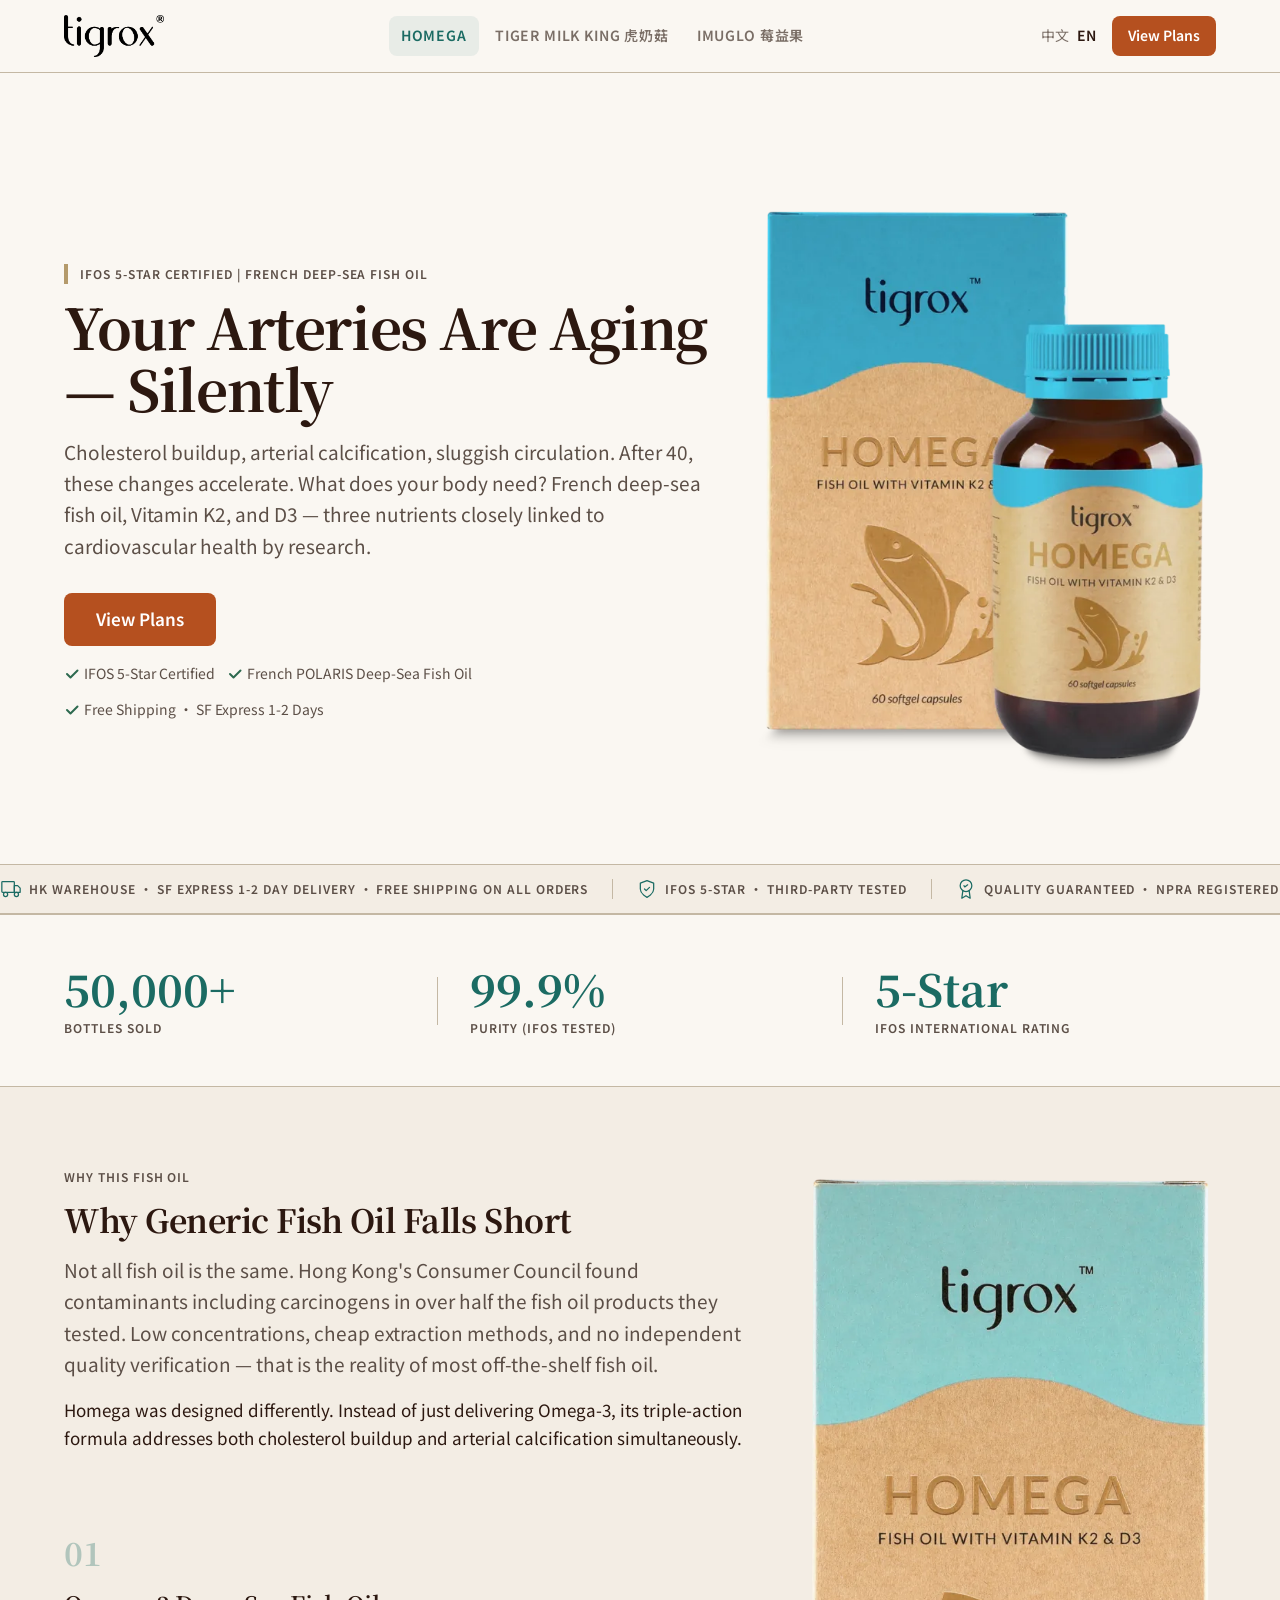
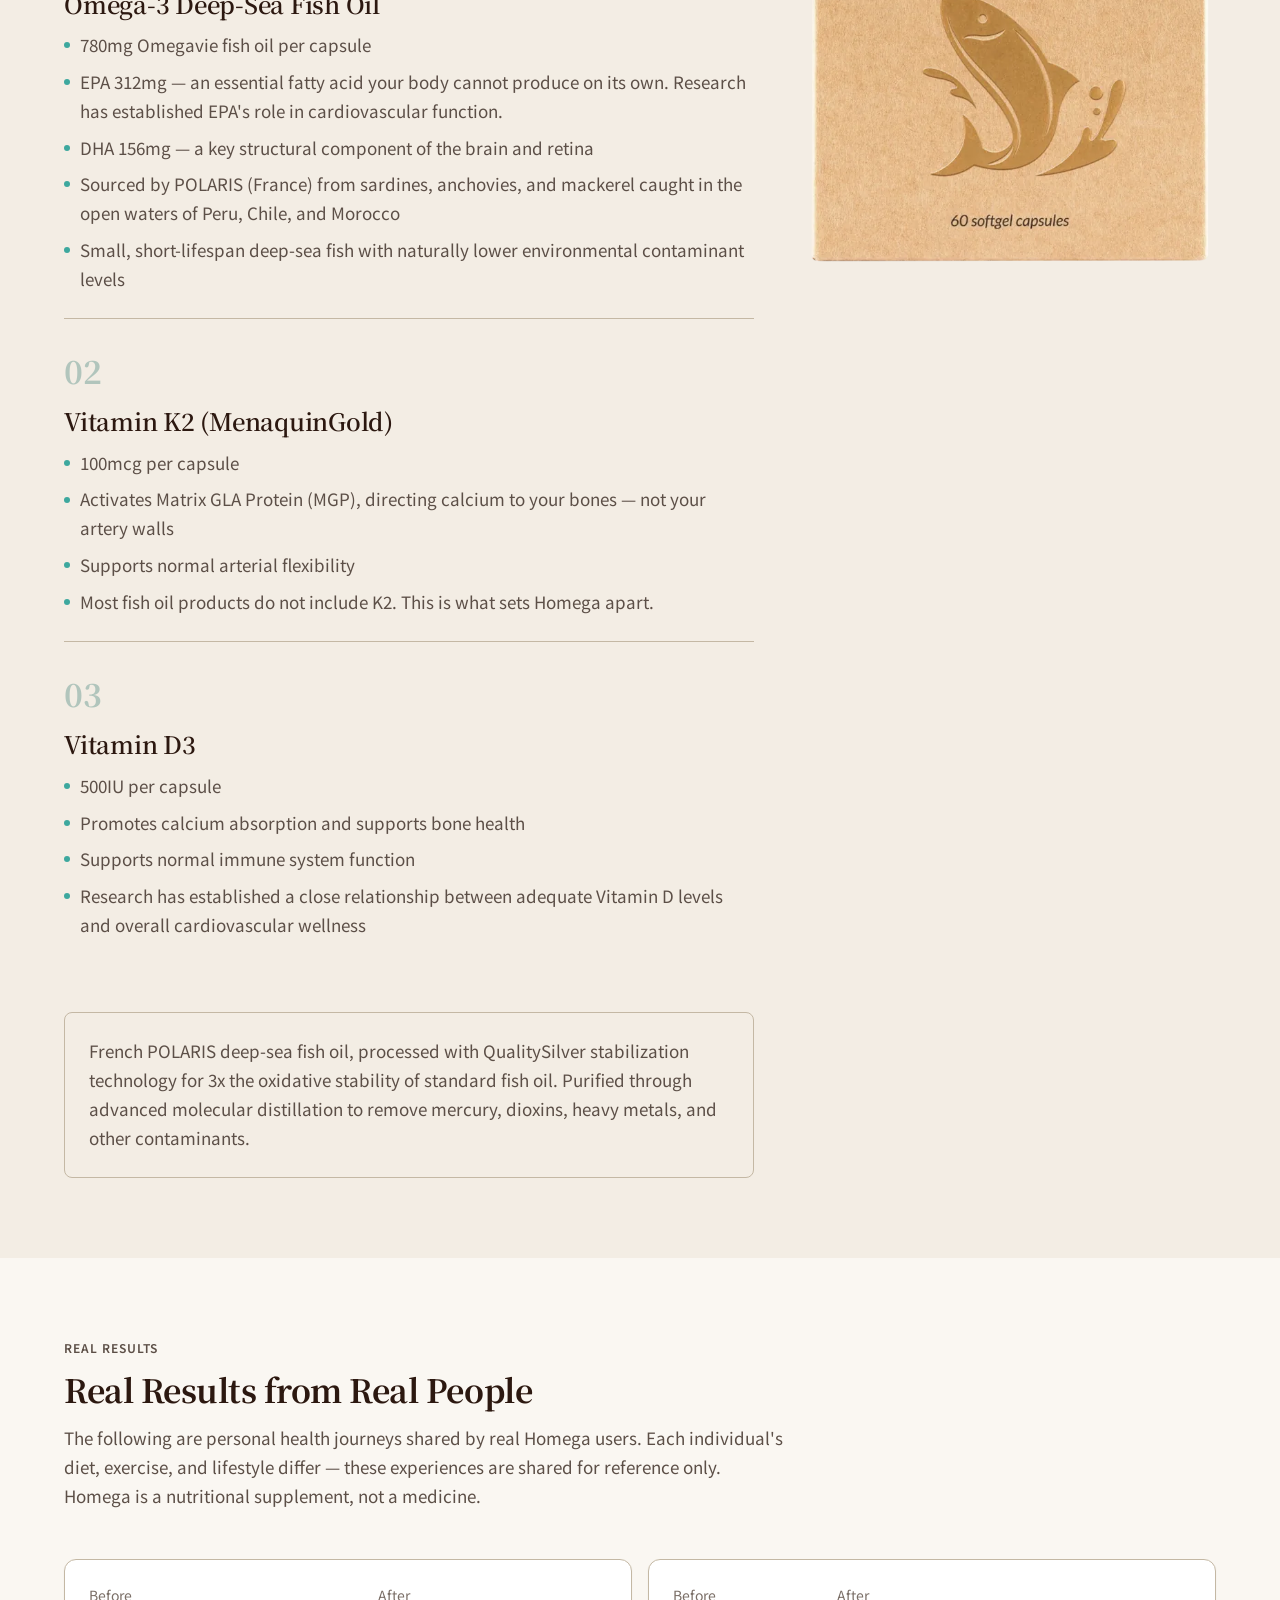
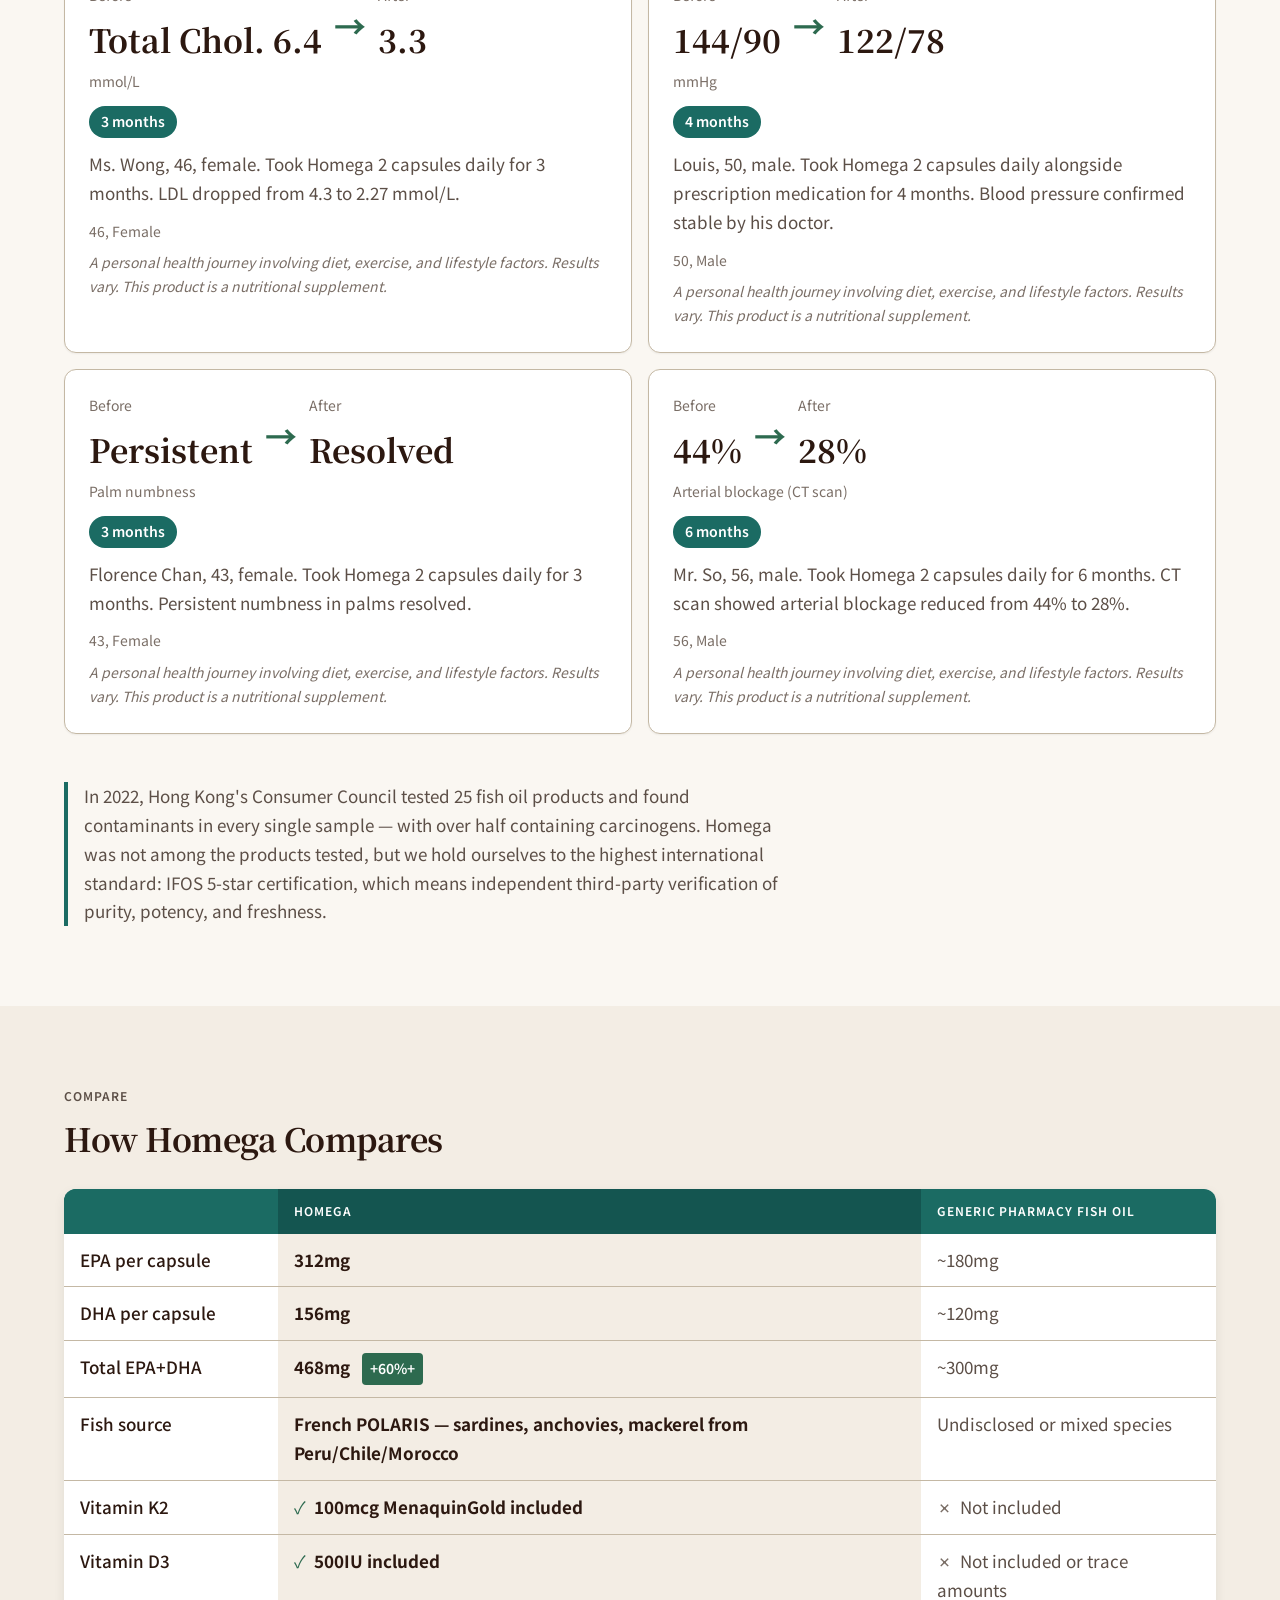
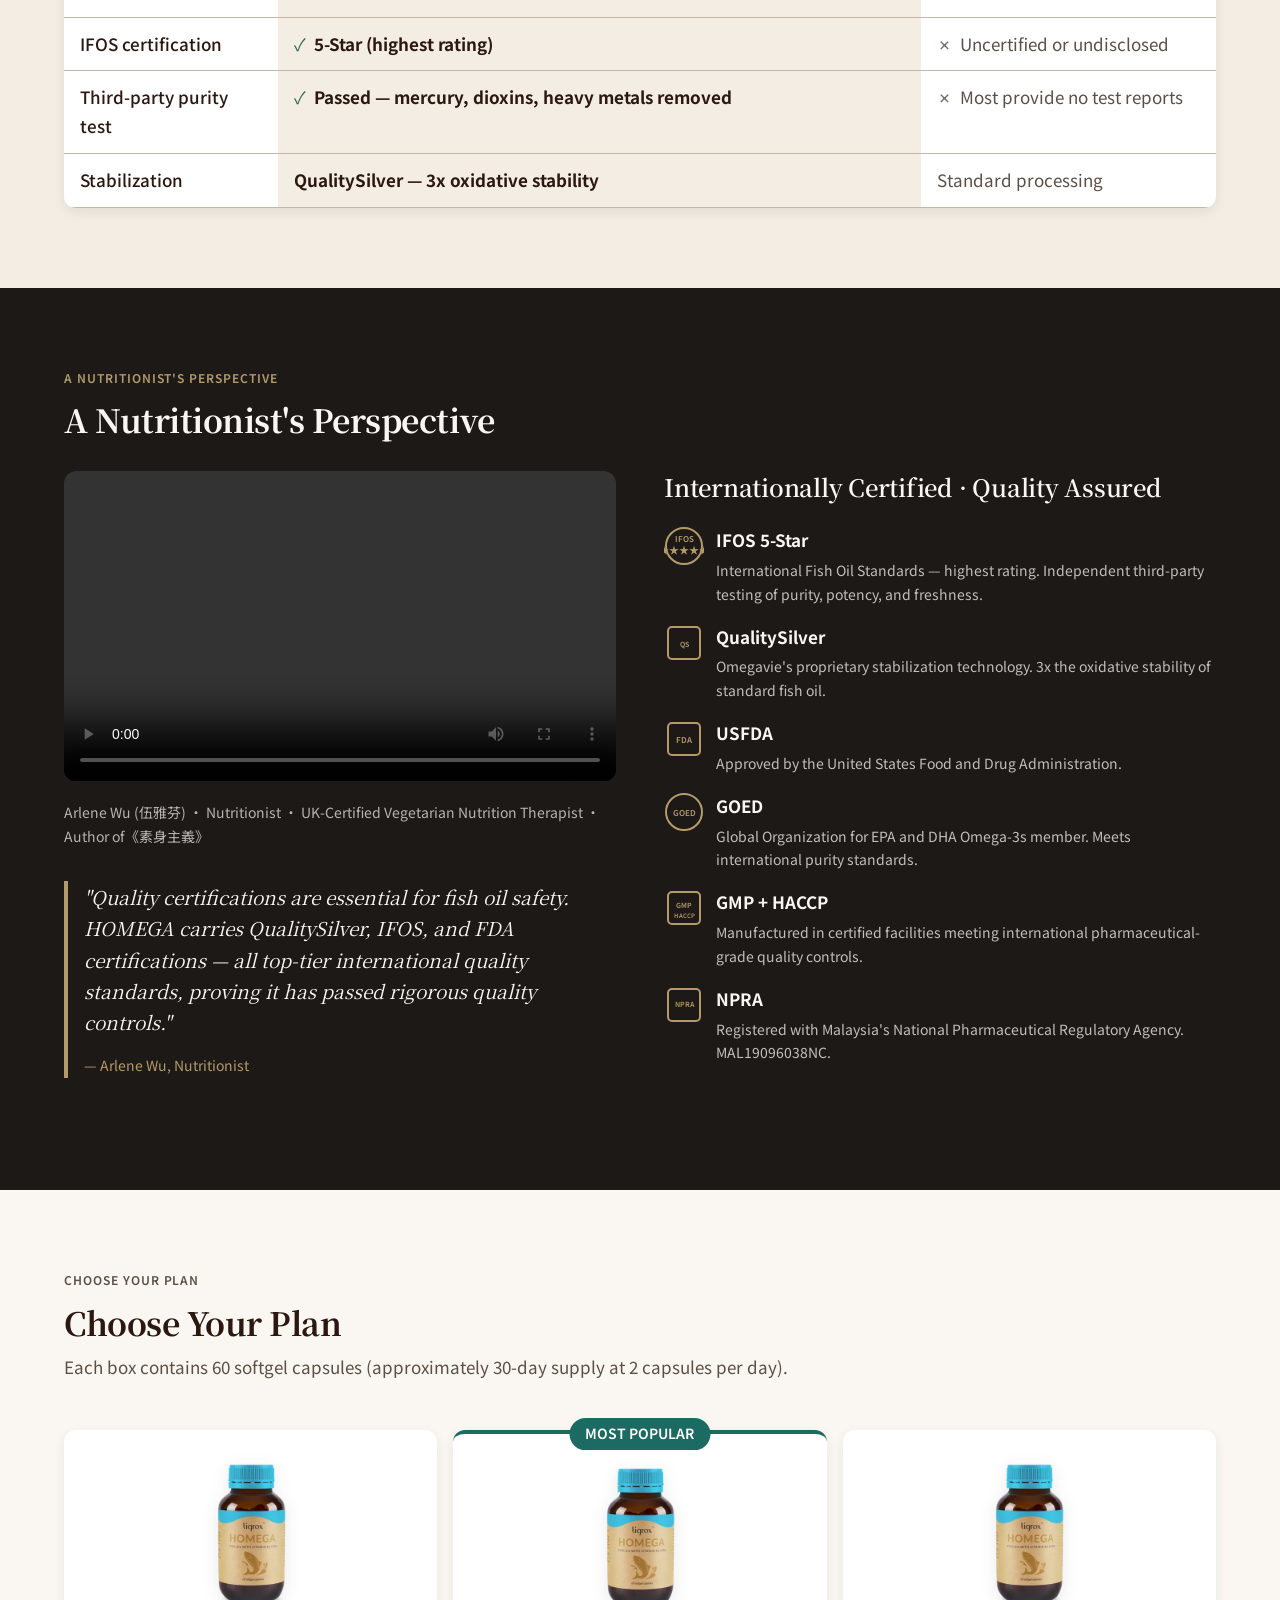
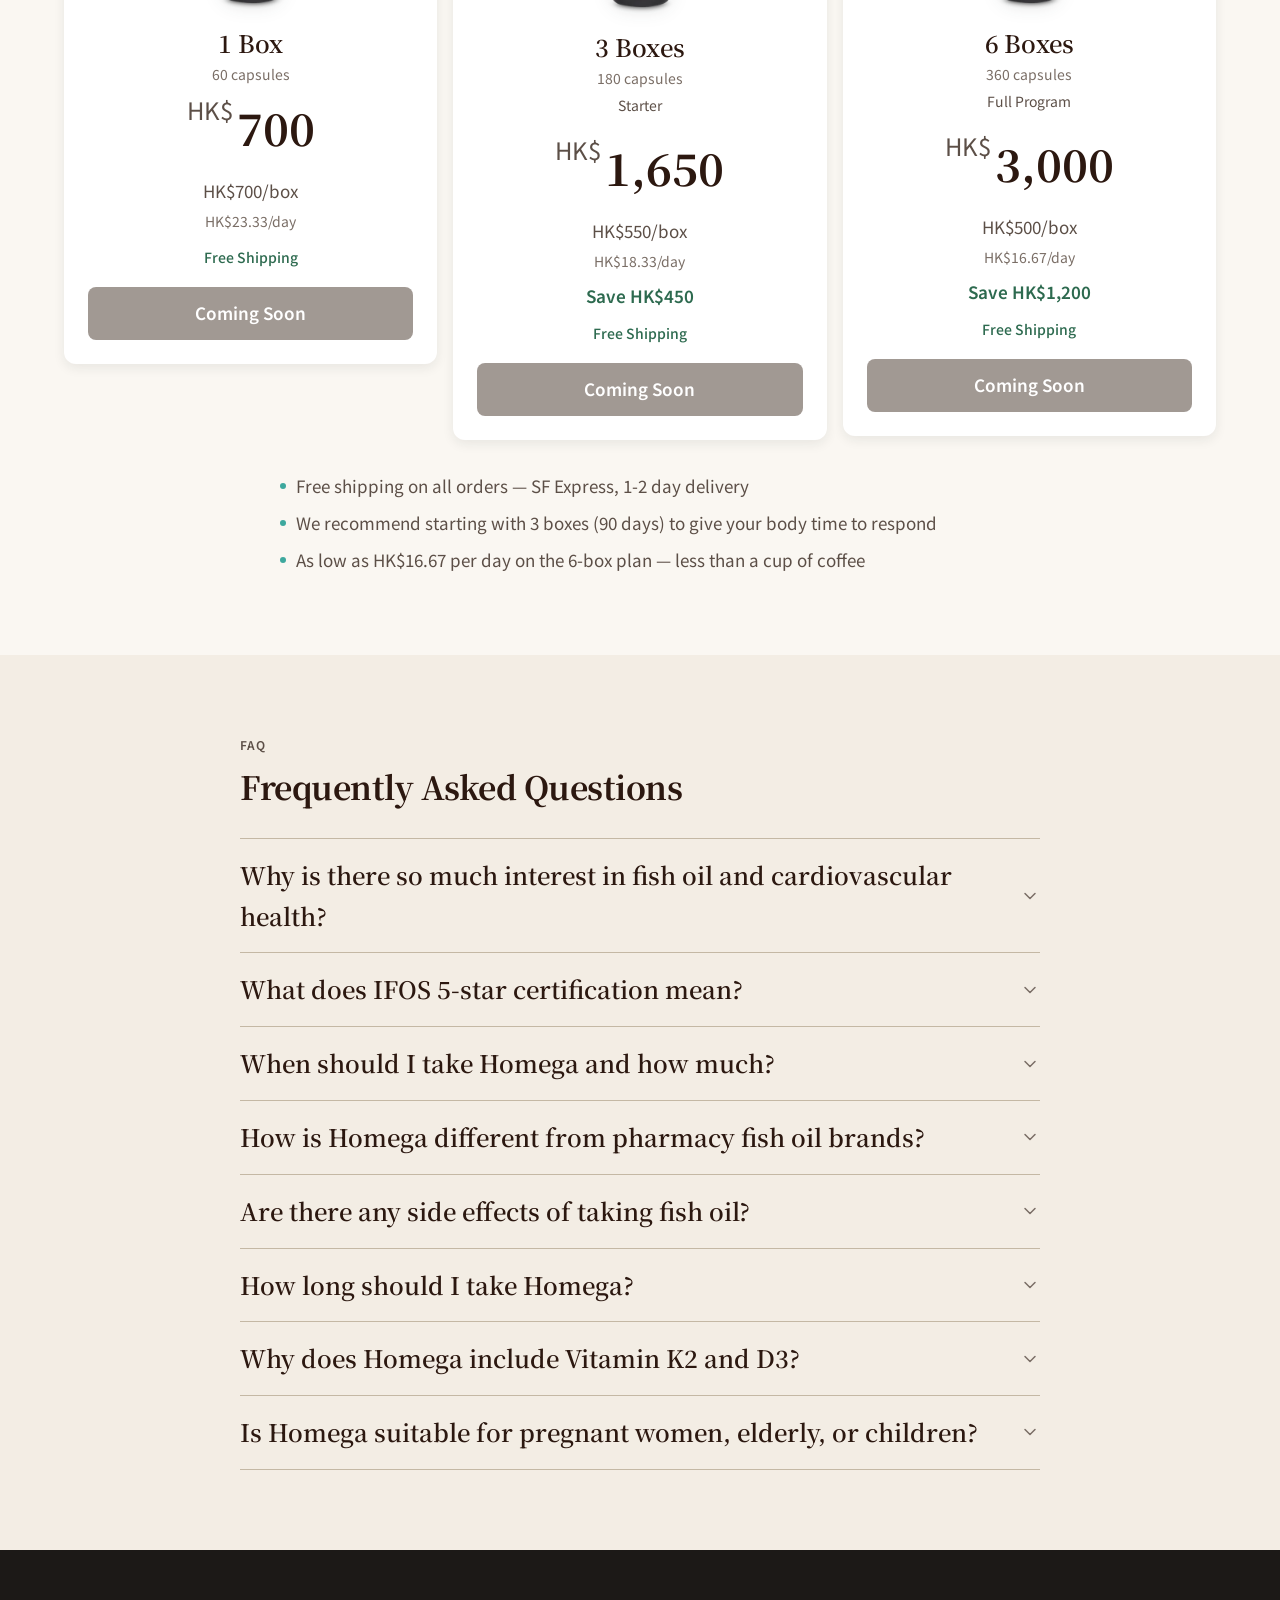
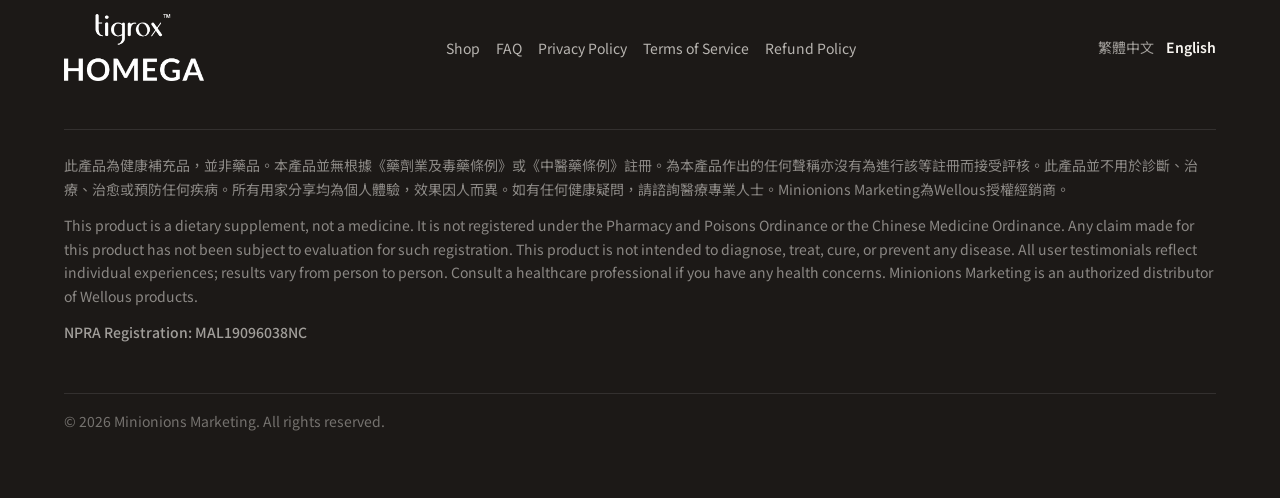
==== en/index.html @ 7c17e7bd "feat: add Tiger Milk King and Imuglo product landing pages Two new product pages built in parallel: " ====
<!doctype html>
<html lang="en-HK" dir="ltr">
<head>
  <meta charset="utf-8">
  <meta name="viewport" content="width=device-width, initial-scale=1.0">
  <meta http-equiv="X-UA-Compatible" content="IE=edge">

  <title>Homega Fish Oil | IFOS 5-Star French Omega-3 + K2 D3 | HK</title>
  <meta name="description" content="IFOS 5-star certified French deep-sea fish oil with EPA 312mg + DHA 156mg, Vitamin K2 & D3. Supports cardiovascular health. Free shipping in Hong Kong.">

  <link rel="canonical" href="https://tigroxglobal.com/en/">
  <link rel="alternate" hreflang="zh-Hant-HK" href="https://tigroxglobal.com/" />
  <link rel="alternate" hreflang="en-HK" href="https://tigroxglobal.com/en/" />
  <link rel="alternate" hreflang="x-default" href="https://tigroxglobal.com/" />

  <meta property="og:type" content="product">
  <meta property="og:title" content="Homega Fish Oil | IFOS 5-Star French Omega-3 + K2 D3 | HK">
  <meta property="og:description" content="IFOS 5-star certified French deep-sea fish oil with EPA 312mg + DHA 156mg, Vitamin K2 & D3. Supports cardiovascular health. Free shipping in Hong Kong.">
  <meta property="og:url" content="https://tigroxglobal.com/en/">
  <meta property="og:site_name" content="Homega Fish Oil">
  <meta property="og:image" content="https://tigroxglobal.com/images/homega-og.jpg">
  <meta property="og:image:width" content="1200">
  <meta property="og:image:height" content="630">
  <meta property="og:locale" content="en_HK">

  <meta name="twitter:card" content="summary_large_image">
  <meta name="twitter:title" content="Homega Fish Oil | IFOS 5-Star French Omega-3 + K2 D3 | HK">
  <meta name="twitter:description" content="IFOS 5-star certified French deep-sea fish oil with EPA 312mg + DHA 156mg, Vitamin K2 & D3. Supports cardiovascular health. Free shipping in Hong Kong.">
  <meta name="twitter:image" content="https://tigroxglobal.com/images/homega-og.jpg">

  <link rel="icon" type="image/png" href="../images/favicon.png">

  <!-- Google Analytics (GA4) -->
  <script async src="https://www.googletagmanager.com/gtag/js?id=G-GYFB8NWCDH"></script>
  <script>
    window.dataLayer = window.dataLayer || [];
    function gtag(){dataLayer.push(arguments);}
    gtag('js', new Date());
    gtag('config', 'G-GYFB8NWCDH');
  </script>

  <!-- Meta Pixel -->
  <script>
    !function(f,b,e,v,n,t,s)
    {if(f.fbq)return;n=f.fbq=function(){n.callMethod?
    n.callMethod.apply(n,arguments):n.queue.push(arguments)};
    if(!f._fbq)f._fbq=n;n.push=n;n.loaded=!0;n.version='2.0';
    n.queue=[];t=b.createElement(e);t.async=!0;
    t.src=v;s=b.getElementsByTagName(e)[0];
    s.parentNode.insertBefore(t,s)}(window, document,'script',
    'https://connect.facebook.net/en_US/fbevents.js');
    fbq('init', '880040134821675');
    fbq('track', 'PageView');
  </script>
  <noscript><img height="1" width="1" style="display:none" src="https://www.facebook.com/tr?id=880040134821675&ev=PageView&noscript=1"/></noscript>

  <!-- Font Loading Strategy: Preload Noto Serif TC (heading font, used in hero — near LCP) -->
  <link rel="preconnect" href="https://fonts.googleapis.com">
  <link rel="preconnect" href="https://fonts.gstatic.com" crossorigin>
  <link rel="preload" as="style" href="https://fonts.googleapis.com/css2?family=Noto+Serif+TC:wght@400;600;700&family=Noto+Sans+TC:wght@400;500;600&family=Inter:wght@400;500;600&display=swap">
  <link rel="stylesheet" href="https://fonts.googleapis.com/css2?family=Noto+Serif+TC:wght@400;600;700&family=Noto+Sans+TC:wght@400;500;600&family=Inter:wght@400;500;600&display=swap" media="print" onload="this.media='all'">
  <noscript>
    <link rel="stylesheet" href="https://fonts.googleapis.com/css2?family=Noto+Serif+TC:wght@400;600;700&family=Noto+Sans+TC:wght@400;500;600&family=Inter:wght@400;500;600&display=swap">
  </noscript>

  <link rel="stylesheet" href="../css/design-tokens.css">
  <link rel="stylesheet" href="../css/base.css">
  <link rel="stylesheet" href="../css/sections.css">

  <!-- Organization Schema -->
  <script type="application/ld+json">
  {
    "@context": "https://schema.org",
    "@type": "Organization",
    "name": "Minionions Marketing",
    "url": "https://tigroxglobal.com",
    "logo": "https://tigroxglobal.com/images/homega-logo-black.png",
    "description": "Official Wellous distributor in Hong Kong. Premium health supplements for cardiovascular wellness.",
    "contactPoint": {
      "@type": "ContactPoint",
      "contactType": "customer service",
      "availableLanguage": ["zh-Hant", "en"]
    }
  }
  </script>

  <!-- BreadcrumbList Schema -->
  <script type="application/ld+json">
  {
    "@context": "https://schema.org",
    "@type": "BreadcrumbList",
    "itemListElement": [
      { "@type": "ListItem", "position": 1, "name": "Home", "item": "https://tigroxglobal.com" },
      { "@type": "ListItem", "position": 2, "name": "Homega Fish Oil", "item": "https://tigroxglobal.com/en/" }
    ]
  }
  </script>
</head>
<body>
  <a class="sr-only" href="#main-content">Skip to content</a>

  <!-- ============================================================
       Site Header
       ============================================================ -->
  <header class="site-header" role="banner">
    <div class="site-header__inner">
      <!-- Brand -->
      <a href="/en/" class="site-header__brand" aria-label="Tigrox Home">
        <img src="../images/tigrox-logo-black.png" alt="tigrox" width="100" height="28" class="site-header__brand-logo">
      </a>

      <!-- Product family nav (desktop) -->
      <nav class="site-header__products" aria-label="Product Family">
        <ul class="site-header__product-list">
          <li><a href="/en/" class="site-header__product-link is-active" aria-current="page">HOMEGA</a></li>
          <li><a href="/tiger-milk-king/" class="site-header__product-link">TIGER MILK KING 虎奶菇</a></li>
          <li><a href="/imuglo/" class="site-header__product-link">IMUGLO 莓益果</a></li>
        </ul>
      </nav>

      <!-- Actions (desktop) -->
      <div class="site-header__actions">
        <div class="site-header__lang">
          <a href="/" class="site-header__lang-link" hreflang="zh-Hant-HK">中文</a>
          <span class="site-header__lang-current">EN</span>
        </div>
        <a href="#pricing" class="btn-cta site-header__cta">View Plans</a>
      </div>

      <!-- Hamburger (mobile) -->
      <button class="site-header__menu-toggle" aria-label="Open menu" aria-expanded="false">
        <svg width="24" height="24" viewBox="0 0 24 24" fill="none" stroke="currentColor" stroke-width="2" stroke-linecap="round">
          <line x1="3" y1="6" x2="21" y2="6"/>
          <line x1="3" y1="12" x2="21" y2="12"/>
          <line x1="3" y1="18" x2="21" y2="18"/>
        </svg>
      </button>
    </div>

    <!-- Mobile menu -->
    <div class="site-header__mobile-menu" aria-hidden="true">
      <!-- Product family -->
      <div class="site-header__mobile-products">
        <p class="site-header__mobile-section-label">Product Family</p>
        <nav aria-label="Product Family">
          <ul>
            <li><a href="/en/" class="is-active" aria-current="page">HOMEGA Fish Oil</a></li>
            <li><a href="/tiger-milk-king/">TIGER MILK KING 虎奶菇</a></li>
            <li><a href="/imuglo/">IMUGLO 莓益果</a></li>
          </ul>
        </nav>
      </div>

      <!-- Page sections -->
      <div class="site-header__mobile-sections">
        <p class="site-header__mobile-section-label">On This Page</p>
        <nav aria-label="Page navigation">
          <ul>
            <li><a href="#why-heading">Formula</a></li>
            <li><a href="#testimonials-heading">Testimonials</a></li>
            <li><a href="#faq-heading">FAQ</a></li>
            <li><a href="#pricing">View Plans</a></li>
          </ul>
        </nav>
      </div>

      <!-- Language -->
      <div class="site-header__mobile-lang">
        <a href="/" hreflang="zh-Hant-HK">中文</a>
        <span class="site-header__lang-current">EN</span>
      </div>
    </div>
  </header>

  <main id="main-content" role="main">

    <!-- ============================================================
         Section 1: Hero
         ============================================================ -->
    <section class="hero bg-primary" aria-label="Hero">
      <div class="container hero__grid">
        <div class="hero__image">
          <img
            src="../images/homega-hero.webp"
            srcset="
              ../images/homega-hero-400w.webp 400w,
              ../images/homega-hero-600w.webp 600w,
              ../images/homega-hero-800w.webp 800w,
              ../images/homega-hero-1000w.webp 1000w,
              ../images/homega-hero-1200w.webp 1200w
            "
            sizes="(max-width: 767px) 100vw, 40vw"
            width="800"
            height="800"
            alt="Homega Fish Oil box and bottle — IFOS 5-star certified French deep-sea fish oil"
            loading="eager"
            fetchpriority="high"
          >
        </div>

        <div class="hero__content">
          <p class="hero__overline text-overline">
            IFOS 5-Star Certified | French Deep-Sea Fish Oil
          </p>

          <h1 class="sr-only">French IFOS 5-Star Fish Oil — Complete Cardiovascular Support Formula</h1>

          <p class="hero__headline text-display" aria-hidden="true">
            Your Arteries Are Aging — Silently
          </p>

          <p class="hero__subtitle text-body-lg">
            Cholesterol buildup, arterial calcification, sluggish circulation. After 40, these changes accelerate. What does your body need? French deep-sea fish oil, Vitamin K2, and D3 — three nutrients closely linked to cardiovascular health by research.
          </p>

          <a href="#pricing" class="btn-cta btn-cta--full-mobile hero__cta">
            View Plans
          </a>

          <ul class="hero__trust-row" aria-label="Trust indicators">
            <li>
              <svg class="hero__check-icon" width="16" height="16" viewBox="0 0 16 16" fill="none" aria-hidden="true">
                <path d="M13.5 4.5L6.5 11.5L3 8" stroke="var(--color-success)" stroke-width="2" stroke-linecap="round" stroke-linejoin="round"/>
              </svg>
              IFOS 5-Star Certified
            </li>
            <li>
              <svg class="hero__check-icon" width="16" height="16" viewBox="0 0 16 16" fill="none" aria-hidden="true">
                <path d="M13.5 4.5L6.5 11.5L3 8" stroke="var(--color-success)" stroke-width="2" stroke-linecap="round" stroke-linejoin="round"/>
              </svg>
              French POLARIS Deep-Sea Fish Oil
            </li>
            <li>
              <svg class="hero__check-icon" width="16" height="16" viewBox="0 0 16 16" fill="none" aria-hidden="true">
                <path d="M13.5 4.5L6.5 11.5L3 8" stroke="var(--color-success)" stroke-width="2" stroke-linecap="round" stroke-linejoin="round"/>
              </svg>
              Free Shipping · SF Express 1-2 Days
            </li>
          </ul>
        </div>
      </div>

      <!-- Product Schema (JSON-LD) -->
      <script type="application/ld+json">
      {
        "@context": "https://schema.org",
        "@type": "Product",
        "name": "Homega 魚油王 — Fish Oil + Vitamin K2 & D3",
        "description": "IFOS 5-star certified French deep-sea fish oil with EPA 312mg, DHA 156mg, Vitamin K2 100mcg, and Vitamin D3 500IU. Supports cardiovascular health.",
        "brand": {
          "@type": "Brand",
          "name": "Homega (Tigrox Series by Wellous)"
        },
        "sku": "HMG-60",
        "image": "https://tigroxglobal.com/images/homega-hero.webp",
        "offers": {
          "@type": "AggregateOffer",
          "priceCurrency": "HKD",
          "lowPrice": "500",
          "highPrice": "700",
          "offerCount": "3",
          "offers": [
            {
              "@type": "Offer",
              "name": "1 Box (60 capsules)",
              "price": "700",
              "priceCurrency": "HKD",
              "availability": "https://schema.org/InStock",
              "url": "https://tigroxglobal.com/en/",
              "shippingDetails": {
                "@type": "OfferShippingDetails",
                "shippingRate": {
                  "@type": "MonetaryAmount",
                  "value": "0",
                  "currency": "HKD"
                },
                "shippingDestination": {
                  "@type": "DefinedRegion",
                  "addressCountry": "HK"
                }
              }
            },
            {
              "@type": "Offer",
              "name": "3 Boxes (180 capsules)",
              "price": "1650",
              "priceCurrency": "HKD",
              "availability": "https://schema.org/InStock",
              "url": "https://tigroxglobal.com/en/",
              "shippingDetails": {
                "@type": "OfferShippingDetails",
                "shippingRate": {
                  "@type": "MonetaryAmount",
                  "value": "0",
                  "currency": "HKD"
                },
                "shippingDestination": {
                  "@type": "DefinedRegion",
                  "addressCountry": "HK"
                }
              }
            },
            {
              "@type": "Offer",
              "name": "6 Boxes (360 capsules)",
              "price": "3000",
              "priceCurrency": "HKD",
              "availability": "https://schema.org/InStock",
              "url": "https://tigroxglobal.com/en/",
              "shippingDetails": {
                "@type": "OfferShippingDetails",
                "shippingRate": {
                  "@type": "MonetaryAmount",
                  "value": "0",
                  "currency": "HKD"
                },
                "shippingDestination": {
                  "@type": "DefinedRegion",
                  "addressCountry": "HK"
                }
              }
            }
          ]
        }
      }
      </script>
    </section>

    <!-- ============================================================
         Section 2: Trust Bar
         ============================================================ -->
    <section class="trust-bar bg-secondary" aria-label="Trust indicators">
      <div class="trust-bar__inner">
        <ul class="trust-bar__list">
          <li class="trust-bar__item">
            <svg class="trust-bar__icon" width="20" height="20" viewBox="0 0 24 24" fill="none" stroke="currentColor" stroke-width="1.5" stroke-linecap="round" stroke-linejoin="round" aria-hidden="true">
              <rect x="1" y="3" width="15" height="13" rx="1"/>
              <path d="M16 8h4l3 3v5h-7V8z"/>
              <circle cx="5.5" cy="18.5" r="2.5"/>
              <circle cx="18.5" cy="18.5" r="2.5"/>
            </svg>
            <span>HK Warehouse · SF Express 1-2 Day Delivery · Free Shipping on All Orders</span>
          </li>
          <li class="trust-bar__divider" aria-hidden="true"></li>
          <li class="trust-bar__item">
            <svg class="trust-bar__icon" width="20" height="20" viewBox="0 0 24 24" fill="none" stroke="currentColor" stroke-width="1.5" stroke-linecap="round" stroke-linejoin="round" aria-hidden="true">
              <path d="M12 22s8-4 8-10V5l-8-3-8 3v7c0 6 8 10 8 10z"/>
              <path d="M9 12l2 2 4-4"/>
            </svg>
            <span>IFOS 5-Star · Third-Party Tested</span>
          </li>
          <li class="trust-bar__divider" aria-hidden="true"></li>
          <li class="trust-bar__item">
            <svg class="trust-bar__icon" width="20" height="20" viewBox="0 0 24 24" fill="none" stroke="currentColor" stroke-width="1.5" stroke-linecap="round" stroke-linejoin="round" aria-hidden="true">
              <circle cx="12" cy="8" r="7"/>
              <path d="M8.21 13.89L7 23l5-3 5 3-1.21-9.12"/>
              <path d="M9.5 8l1 1.5L14 7"/>
            </svg>
            <span>Quality Guaranteed · NPRA Registered</span>
          </li>
        </ul>
      </div>
    </section>

    <!-- ============================================================
         Section 3: Stats Bar
         ============================================================ -->
    <section class="stats-bar bg-primary" aria-label="Key statistics">
      <div class="container">
        <div class="stats-bar__grid">
          <div class="stats-bar__item animate-on-scroll">
            <span class="stats-bar__number">50,000+</span>
            <span class="stats-bar__label text-overline">Bottles Sold</span>
          </div>
          <div class="stats-bar__divider" aria-hidden="true"></div>
          <div class="stats-bar__item animate-on-scroll">
            <span class="stats-bar__number">99.9%</span>
            <span class="stats-bar__label text-overline">Purity (IFOS Tested)</span>
          </div>
          <div class="stats-bar__divider" aria-hidden="true"></div>
          <div class="stats-bar__item animate-on-scroll">
            <span class="stats-bar__number">5-Star</span>
            <span class="stats-bar__label text-overline">IFOS International Rating</span>
          </div>
        </div>
      </div>
    </section>

    <!-- ============================================================
         Section 4: Why This Fish Oil
         ============================================================ -->
    <section class="why-fish-oil bg-secondary section-padding" aria-labelledby="why-heading">
      <div class="container">
        <div class="why-fish-oil__grid">
          <div class="why-fish-oil__content">
            <p class="text-overline why-fish-oil__overline">WHY THIS FISH OIL</p>

            <h2 id="why-heading">Why Generic Fish Oil Falls Short</h2>

            <p class="text-body-lg why-fish-oil__lead">
              Not all fish oil is the same. Hong Kong's Consumer Council found contaminants including carcinogens in over half the fish oil products they tested. Low concentrations, cheap extraction methods, and no independent quality verification — that is the reality of most off-the-shelf fish oil.
            </p>

            <p class="why-fish-oil__transition">
              Homega was designed differently. Instead of just delivering Omega-3, its triple-action formula addresses both cholesterol buildup and arterial calcification simultaneously.
            </p>

            <div class="mechanism-cards">
              <!-- Card 1: Omega-3 -->
              <article class="mechanism-card animate-on-scroll">
                <span class="mechanism-card__number">01</span>
                <h3 class="mechanism-card__title">Omega-3 Deep-Sea Fish Oil</h3>
                <ul class="mechanism-card__details">
                  <li>780mg Omegavie fish oil per capsule</li>
                  <li>EPA 312mg — an essential fatty acid your body cannot produce on its own. Research has established EPA's role in cardiovascular function.</li>
                  <li>DHA 156mg — a key structural component of the brain and retina</li>
                  <li>Sourced by POLARIS (France) from sardines, anchovies, and mackerel caught in the open waters of Peru, Chile, and Morocco</li>
                  <li>Small, short-lifespan deep-sea fish with naturally lower environmental contaminant levels</li>
                </ul>
              </article>

              <hr class="mechanism-card__divider" aria-hidden="true">

              <!-- Card 2: Vitamin K2 -->
              <article class="mechanism-card animate-on-scroll">
                <span class="mechanism-card__number">02</span>
                <h3 class="mechanism-card__title">Vitamin K2 (MenaquinGold)</h3>
                <ul class="mechanism-card__details">
                  <li>100mcg per capsule</li>
                  <li>Activates Matrix GLA Protein (MGP), directing calcium to your bones — not your artery walls</li>
                  <li>Supports normal arterial flexibility</li>
                  <li>Most fish oil products do not include K2. This is what sets Homega apart.</li>
                </ul>
              </article>

              <hr class="mechanism-card__divider" aria-hidden="true">

              <!-- Card 3: Vitamin D3 -->
              <article class="mechanism-card animate-on-scroll">
                <span class="mechanism-card__number">03</span>
                <h3 class="mechanism-card__title">Vitamin D3</h3>
                <ul class="mechanism-card__details">
                  <li>500IU per capsule</li>
                  <li>Promotes calcium absorption and supports bone health</li>
                  <li>Supports normal immune system function</li>
                  <li>Research has established a close relationship between adequate Vitamin D levels and overall cardiovascular wellness</li>
                </ul>
              </article>
            </div>

            <div class="sourcing-callout animate-on-scroll">
              <p>
                French POLARIS deep-sea fish oil, processed with QualitySilver stabilization technology for 3x the oxidative stability of standard fish oil. Purified through advanced molecular distillation to remove mercury, dioxins, heavy metals, and other contaminants.
              </p>
            </div>
          </div>

          <div class="why-fish-oil__visual">
            <img
              src="../images/homega-box-front.webp"
              srcset="
                ../images/homega-box-front-300w.webp 300w,
                ../images/homega-box-front-450w.webp 450w,
                ../images/homega-box-front-600w.webp 600w
              "
              sizes="(max-width: 1023px) 100vw, 40vw"
              width="600"
              height="900"
              alt="Homega Fish Oil box front — Fish Oil with Vitamin K2 & D3"
              loading="lazy"
              class="why-fish-oil__img"
            >
          </div>
        </div>
      </div>
    </section>

    <!-- ============================================================
         Section 5: Testimonials
         ============================================================ -->
    <section class="testimonials bg-primary section-padding" aria-labelledby="testimonials-heading">
      <div class="container">
        <p class="text-overline testimonials__overline">REAL RESULTS</p>

        <h2 id="testimonials-heading">Real Results from Real People</h2>

        <p class="testimonials__intro">
          The following are personal health journeys shared by real Homega users. Each individual's diet, exercise, and lifestyle differ — these experiences are shared for reference only. Homega is a nutritional supplement, not a medicine.
        </p>

        <div class="testimonials__grid">
          <!-- Testimonial 1 — Cholesterol -->
          <article class="testimonial-card animate-on-scroll">
            <div class="testimonial-card__metrics">
              <div class="testimonial-card__metric-pair">
                <div class="testimonial-card__before">
                  <span class="testimonial-card__metric-label text-small">Before</span>
                  <span class="testimonial-card__metric-value">Total Chol. 6.4</span>
                </div>
                <span class="testimonial-card__arrow" aria-hidden="true">&rarr;</span>
                <div class="testimonial-card__after">
                  <span class="testimonial-card__metric-label text-small">After</span>
                  <span class="testimonial-card__metric-value">3.3</span>
                </div>
              </div>
              <span class="testimonial-card__unit text-small">mmol/L</span>
            </div>
            <span class="testimonial-card__duration-badge">3 months</span>
            <p class="testimonial-card__description">
              Ms. Wong, 46, female. Took Homega 2 capsules daily for 3 months. LDL dropped from 4.3 to 2.27 mmol/L.
            </p>
            <p class="testimonial-card__attribution text-small">46, Female</p>
            <p class="testimonial-card__disclaimer text-small">
              <em>A personal health journey involving diet, exercise, and lifestyle factors. Results vary. This product is a nutritional supplement.</em>
            </p>
          </article>

          <!-- Testimonial 2 — Blood Pressure -->
          <article class="testimonial-card animate-on-scroll">
            <div class="testimonial-card__metrics">
              <div class="testimonial-card__metric-pair">
                <div class="testimonial-card__before">
                  <span class="testimonial-card__metric-label text-small">Before</span>
                  <span class="testimonial-card__metric-value">144/90</span>
                </div>
                <span class="testimonial-card__arrow" aria-hidden="true">&rarr;</span>
                <div class="testimonial-card__after">
                  <span class="testimonial-card__metric-label text-small">After</span>
                  <span class="testimonial-card__metric-value">122/78</span>
                </div>
              </div>
              <span class="testimonial-card__unit text-small">mmHg</span>
            </div>
            <span class="testimonial-card__duration-badge">4 months</span>
            <p class="testimonial-card__description">
              Louis, 50, male. Took Homega 2 capsules daily alongside prescription medication for 4 months. Blood pressure confirmed stable by his doctor.
            </p>
            <p class="testimonial-card__attribution text-small">50, Male</p>
            <p class="testimonial-card__disclaimer text-small">
              <em>A personal health journey involving diet, exercise, and lifestyle factors. Results vary. This product is a nutritional supplement.</em>
            </p>
          </article>

          <!-- Testimonial 3 — Limb Numbness -->
          <article class="testimonial-card animate-on-scroll">
            <div class="testimonial-card__metrics">
              <div class="testimonial-card__metric-pair">
                <div class="testimonial-card__before">
                  <span class="testimonial-card__metric-label text-small">Before</span>
                  <span class="testimonial-card__metric-value">Persistent</span>
                </div>
                <span class="testimonial-card__arrow" aria-hidden="true">&rarr;</span>
                <div class="testimonial-card__after">
                  <span class="testimonial-card__metric-label text-small">After</span>
                  <span class="testimonial-card__metric-value">Resolved</span>
                </div>
              </div>
              <span class="testimonial-card__unit text-small">Palm numbness</span>
            </div>
            <span class="testimonial-card__duration-badge">3 months</span>
            <p class="testimonial-card__description">
              Florence Chan, 43, female. Took Homega 2 capsules daily for 3 months. Persistent numbness in palms resolved.
            </p>
            <p class="testimonial-card__attribution text-small">43, Female</p>
            <p class="testimonial-card__disclaimer text-small">
              <em>A personal health journey involving diet, exercise, and lifestyle factors. Results vary. This product is a nutritional supplement.</em>
            </p>
          </article>

          <!-- Testimonial 4 — Arterial Blockage -->
          <article class="testimonial-card animate-on-scroll">
            <div class="testimonial-card__metrics">
              <div class="testimonial-card__metric-pair">
                <div class="testimonial-card__before">
                  <span class="testimonial-card__metric-label text-small">Before</span>
                  <span class="testimonial-card__metric-value">44%</span>
                </div>
                <span class="testimonial-card__arrow" aria-hidden="true">&rarr;</span>
                <div class="testimonial-card__after">
                  <span class="testimonial-card__metric-label text-small">After</span>
                  <span class="testimonial-card__metric-value">28%</span>
                </div>
              </div>
              <span class="testimonial-card__unit text-small">Arterial blockage (CT scan)</span>
            </div>
            <span class="testimonial-card__duration-badge">6 months</span>
            <p class="testimonial-card__description">
              Mr. So, 56, male. Took Homega 2 capsules daily for 6 months. CT scan showed arterial blockage reduced from 44% to 28%.
            </p>
            <p class="testimonial-card__attribution text-small">56, Male</p>
            <p class="testimonial-card__disclaimer text-small">
              <em>A personal health journey involving diet, exercise, and lifestyle factors. Results vary. This product is a nutritional supplement.</em>
            </p>
          </article>
        </div>

        <div class="testimonials__context animate-on-scroll">
          <p>
            In 2022, Hong Kong's Consumer Council tested 25 fish oil products and found contaminants in every single sample — with over half containing carcinogens. Homega was not among the products tested, but we hold ourselves to the highest international standard: IFOS 5-star certification, which means independent third-party verification of purity, potency, and freshness.
          </p>
        </div>
      </div>
    </section>

    <!-- ============================================================
         Section 6: Comparison Table
         ============================================================ -->
    <section class="comparison bg-secondary section-padding" aria-labelledby="comparison-heading">
      <div class="container">
        <p class="text-overline comparison__overline">COMPARE</p>

        <h2 id="comparison-heading">How Homega Compares</h2>

        <div class="comparison__table-wrapper">
          <table class="comparison__table" role="table">
            <thead>
              <tr>
                <th class="comparison__feature-header" scope="col"></th>
                <th class="comparison__homega-header" scope="col">Homega</th>
                <th class="comparison__generic-header" scope="col">Generic Pharmacy Fish Oil</th>
              </tr>
            </thead>
            <tbody>
              <tr>
                <td class="comparison__feature">EPA per capsule</td>
                <td class="comparison__homega-cell"><strong>312mg</strong></td>
                <td class="comparison__generic-cell">~180mg</td>
              </tr>
              <tr>
                <td class="comparison__feature">DHA per capsule</td>
                <td class="comparison__homega-cell"><strong>156mg</strong></td>
                <td class="comparison__generic-cell">~120mg</td>
              </tr>
              <tr>
                <td class="comparison__feature">Total EPA+DHA</td>
                <td class="comparison__homega-cell">
                  <strong>468mg</strong>
                  <span class="comparison__badge">+60%+</span>
                </td>
                <td class="comparison__generic-cell">~300mg</td>
              </tr>
              <tr>
                <td class="comparison__feature">Fish source</td>
                <td class="comparison__homega-cell">
                  <strong>French POLARIS — sardines, anchovies, mackerel from Peru/Chile/Morocco</strong>
                </td>
                <td class="comparison__generic-cell">Undisclosed or mixed species</td>
              </tr>
              <tr>
                <td class="comparison__feature">Vitamin K2</td>
                <td class="comparison__homega-cell">
                  <span class="comparison__check" aria-hidden="true">&#10003;</span>
                  <strong>100mcg MenaquinGold included</strong>
                </td>
                <td class="comparison__generic-cell">
                  <span class="comparison__cross" aria-hidden="true">&#10007;</span>
                  Not included
                </td>
              </tr>
              <tr>
                <td class="comparison__feature">Vitamin D3</td>
                <td class="comparison__homega-cell">
                  <span class="comparison__check" aria-hidden="true">&#10003;</span>
                  <strong>500IU included</strong>
                </td>
                <td class="comparison__generic-cell">
                  <span class="comparison__cross" aria-hidden="true">&#10007;</span>
                  Not included or trace amounts
                </td>
              </tr>
              <tr>
                <td class="comparison__feature">IFOS certification</td>
                <td class="comparison__homega-cell">
                  <span class="comparison__check" aria-hidden="true">&#10003;</span>
                  <strong>5-Star (highest rating)</strong>
                </td>
                <td class="comparison__generic-cell">
                  <span class="comparison__cross" aria-hidden="true">&#10007;</span>
                  Uncertified or undisclosed
                </td>
              </tr>
              <tr>
                <td class="comparison__feature">Third-party purity test</td>
                <td class="comparison__homega-cell">
                  <span class="comparison__check" aria-hidden="true">&#10003;</span>
                  <strong>Passed — mercury, dioxins, heavy metals removed</strong>
                </td>
                <td class="comparison__generic-cell">
                  <span class="comparison__cross" aria-hidden="true">&#10007;</span>
                  Most provide no test reports
                </td>
              </tr>
              <tr>
                <td class="comparison__feature">Stabilization</td>
                <td class="comparison__homega-cell">
                  <strong>QualitySilver — 3x oxidative stability</strong>
                </td>
                <td class="comparison__generic-cell">Standard processing</td>
              </tr>
            </tbody>
          </table>
        </div>
      </div>
    </section>

    <!-- ============================================================
         Section 7: Nutritionist + Certifications
         ============================================================ -->
    <section class="nutritionist bg-dark section-padding" aria-labelledby="nutritionist-heading">
      <div class="container">
        <p class="text-overline nutritionist__overline">A NUTRITIONIST'S PERSPECTIVE</p>

        <h2 id="nutritionist-heading">A Nutritionist's Perspective</h2>

        <div class="nutritionist__grid">
          <div class="nutritionist__video-col">
            <div class="nutritionist__video-wrapper">
              <video
                class="nutritionist__video"
                controls
                preload="metadata"
                playsinline
                width="640"
                height="360"
                poster=""
              >
                <source src="" type="video/mp4">
                Your browser does not support the video tag.
              </video>
              <p class="nutritionist__attribution text-small">
                Arlene Wu (伍雅芬) · Nutritionist · UK-Certified Vegetarian Nutrition Therapist · Author of《素身主義》
              </p>
            </div>

            <blockquote class="nutritionist__quote">
              <p>
                "Quality certifications are essential for fish oil safety. HOMEGA carries QualitySilver, IFOS, and FDA certifications — all top-tier international quality standards, proving it has passed rigorous quality controls."
              </p>
              <footer class="nutritionist__quote-footer">
                <cite>— Arlene Wu, Nutritionist</cite>
              </footer>
            </blockquote>
          </div>

          <div class="nutritionist__certs-col">
            <h3 class="nutritionist__certs-heading">Internationally Certified · Quality Assured</h3>

            <div class="cert-stack">
              <!-- IFOS 5-Star -->
              <div class="cert-item">
                <div class="cert-item__badge" aria-hidden="true">
                  <svg width="40" height="40" viewBox="0 0 40 40" fill="none">
                    <circle cx="20" cy="20" r="18" stroke="var(--color-secondary)" stroke-width="2"/>
                    <text x="20" y="16" text-anchor="middle" fill="var(--color-secondary)" font-size="8" font-weight="600">IFOS</text>
                    <text x="20" y="28" text-anchor="middle" fill="var(--color-secondary)" font-size="10" font-weight="700">&#9733;&#9733;&#9733;&#9733;&#9733;</text>
                  </svg>
                </div>
                <div class="cert-item__text">
                  <strong>IFOS 5-Star</strong>
                  <p class="text-small">International Fish Oil Standards — highest rating. Independent third-party testing of purity, potency, and freshness.</p>
                </div>
              </div>

              <!-- QualitySilver -->
              <div class="cert-item">
                <div class="cert-item__badge" aria-hidden="true">
                  <svg width="40" height="40" viewBox="0 0 40 40" fill="none">
                    <rect x="4" y="4" width="32" height="32" rx="4" stroke="var(--color-secondary)" stroke-width="2"/>
                    <text x="20" y="24" text-anchor="middle" fill="var(--color-secondary)" font-size="7" font-weight="600">QS</text>
                  </svg>
                </div>
                <div class="cert-item__text">
                  <strong>QualitySilver</strong>
                  <p class="text-small">Omegavie's proprietary stabilization technology. 3x the oxidative stability of standard fish oil.</p>
                </div>
              </div>

              <!-- USFDA -->
              <div class="cert-item">
                <div class="cert-item__badge" aria-hidden="true">
                  <svg width="40" height="40" viewBox="0 0 40 40" fill="none">
                    <rect x="4" y="4" width="32" height="32" rx="4" stroke="var(--color-secondary)" stroke-width="2"/>
                    <text x="20" y="24" text-anchor="middle" fill="var(--color-secondary)" font-size="8" font-weight="600">FDA</text>
                  </svg>
                </div>
                <div class="cert-item__text">
                  <strong>USFDA</strong>
                  <p class="text-small">Approved by the United States Food and Drug Administration.</p>
                </div>
              </div>

              <!-- GOED -->
              <div class="cert-item">
                <div class="cert-item__badge" aria-hidden="true">
                  <svg width="40" height="40" viewBox="0 0 40 40" fill="none">
                    <circle cx="20" cy="20" r="18" stroke="var(--color-secondary)" stroke-width="2"/>
                    <text x="20" y="24" text-anchor="middle" fill="var(--color-secondary)" font-size="8" font-weight="600">GOED</text>
                  </svg>
                </div>
                <div class="cert-item__text">
                  <strong>GOED</strong>
                  <p class="text-small">Global Organization for EPA and DHA Omega-3s member. Meets international purity standards.</p>
                </div>
              </div>

              <!-- GMP + HACCP -->
              <div class="cert-item">
                <div class="cert-item__badge" aria-hidden="true">
                  <svg width="40" height="40" viewBox="0 0 40 40" fill="none">
                    <rect x="4" y="4" width="32" height="32" rx="4" stroke="var(--color-secondary)" stroke-width="2"/>
                    <text x="20" y="20" text-anchor="middle" fill="var(--color-secondary)" font-size="7" font-weight="600">GMP</text>
                    <text x="20" y="30" text-anchor="middle" fill="var(--color-secondary)" font-size="6" font-weight="600">HACCP</text>
                  </svg>
                </div>
                <div class="cert-item__text">
                  <strong>GMP + HACCP</strong>
                  <p class="text-small">Manufactured in certified facilities meeting international pharmaceutical-grade quality controls.</p>
                </div>
              </div>

              <!-- NPRA -->
              <div class="cert-item">
                <div class="cert-item__badge" aria-hidden="true">
                  <svg width="40" height="40" viewBox="0 0 40 40" fill="none">
                    <rect x="4" y="4" width="32" height="32" rx="4" stroke="var(--color-secondary)" stroke-width="2"/>
                    <text x="20" y="22" text-anchor="middle" fill="var(--color-secondary)" font-size="7" font-weight="600">NPRA</text>
                  </svg>
                </div>
                <div class="cert-item__text">
                  <strong>NPRA</strong>
                  <p class="text-small">Registered with Malaysia's National Pharmaceutical Regulatory Agency. MAL19096038NC.</p>
                </div>
              </div>
            </div>
          </div>
        </div>
      </div>
    </section>

    <!-- ============================================================
         Section 8: Pricing / Bundles
         ============================================================ -->
    <section id="pricing" class="pricing bg-primary section-padding" aria-labelledby="pricing-heading">
      <div class="container">
        <p class="text-overline pricing__overline">CHOOSE YOUR PLAN</p>

        <h2 id="pricing-heading">Choose Your Plan</h2>

        <p class="pricing__subtitle">
          Each box contains 60 softgel capsules (approximately 30-day supply at 2 capsules per day).
        </p>

        <div class="pricing__grid">
          <!-- Card 1: 1 Box -->
          <article class="pricing-card animate-on-scroll">
            <div class="pricing-card__product-img">
              <img src="../images/homega-bottle-thumb.webp" alt="Homega Fish Oil" width="80" height="160" loading="lazy">
            </div>
            <div class="pricing-card__header">
              <h3 class="pricing-card__title">1 Box</h3>
              <p class="pricing-card__capsules text-small">60 capsules</p>
            </div>
            <div class="pricing-card__price">
              <span class="pricing-card__currency">HK$</span>
              <span class="pricing-card__amount">700</span>
            </div>
            <div class="pricing-card__details">
              <p class="pricing-card__per-box">HK$700/box</p>
              <p class="pricing-card__per-day text-small">HK$23.33/day</p>
            </div>
            <div class="pricing-card__shipping">
              <span class="pricing-card__shipping-free">Free Shipping</span>
            </div>
            <!-- TODO: Replace with external checkout link when ready -->
            <a href="#" class="btn-cta pricing-card__cta pricing-card__cta--coming-soon" onclick="return false;">
              Coming Soon
            </a>
          </article>

          <!-- Card 2: 3 Boxes (Recommended) -->
          <article class="pricing-card pricing-card--recommended animate-on-scroll">
            <span class="pricing-card__badge">MOST POPULAR</span>
            <div class="pricing-card__product-img">
              <img src="../images/homega-bottle-thumb.webp" alt="Homega Fish Oil" width="80" height="160" loading="lazy">
            </div>
            <div class="pricing-card__header">
              <h3 class="pricing-card__title">3 Boxes</h3>
              <p class="pricing-card__capsules text-small">180 capsules</p>
              <p class="pricing-card__plan-label text-small">Starter</p>
            </div>
            <div class="pricing-card__price">
              <span class="pricing-card__currency">HK$</span>
              <span class="pricing-card__amount">1,650</span>
            </div>
            <div class="pricing-card__details">
              <p class="pricing-card__per-box">HK$550/box</p>
              <p class="pricing-card__per-day text-small">HK$18.33/day</p>
              <p class="pricing-card__savings">Save HK$450</p>
            </div>
            <div class="pricing-card__shipping">
              <span class="pricing-card__shipping-free">Free Shipping</span>
            </div>
            <!-- TODO: Replace with external checkout link when ready -->
            <a href="#" class="btn-cta pricing-card__cta pricing-card__cta--coming-soon" onclick="return false;">
              Coming Soon
            </a>
          </article>

          <!-- Card 3: 6 Boxes -->
          <article class="pricing-card animate-on-scroll">
            <div class="pricing-card__product-img">
              <img src="../images/homega-bottle-thumb.webp" alt="Homega Fish Oil" width="80" height="160" loading="lazy">
            </div>
            <div class="pricing-card__header">
              <h3 class="pricing-card__title">6 Boxes</h3>
              <p class="pricing-card__capsules text-small">360 capsules</p>
              <p class="pricing-card__plan-label text-small">Full Program</p>
            </div>
            <div class="pricing-card__price">
              <span class="pricing-card__currency">HK$</span>
              <span class="pricing-card__amount">3,000</span>
            </div>
            <div class="pricing-card__details">
              <p class="pricing-card__per-box">HK$500/box</p>
              <p class="pricing-card__per-day text-small">HK$16.67/day</p>
              <p class="pricing-card__savings">Save HK$1,200</p>
            </div>
            <div class="pricing-card__shipping">
              <span class="pricing-card__shipping-free">Free Shipping</span>
            </div>
            <!-- TODO: Replace with external checkout link when ready -->
            <a href="#" class="btn-cta pricing-card__cta pricing-card__cta--coming-soon" onclick="return false;">
              Coming Soon
            </a>
          </article>
        </div>

        <div class="pricing__notes">
          <ul>
            <li>Free shipping on all orders — SF Express, 1-2 day delivery</li>
            <li>We recommend starting with 3 boxes (90 days) to give your body time to respond</li>
            <li>As low as HK$16.67 per day on the 6-box plan — less than a cup of coffee</li>
          </ul>
        </div>
      </div>
    </section>

    <!--
      Checkout integration (TODO):
      When external checkout is ready, replace "Coming Soon" buttons with:
      1. Add selected variant to cart state (JS)
      2. Redirect to external checkout URL with cart query params (product, quantity, variant)
      3. External checkout processes payment
      4. Redirect back to tigroxglobal.com/thank-you on completion

      External checkout URL: [TBD — Bryan to provide]
    -->

    <!-- ============================================================
         Section 9: FAQ
         ============================================================ -->
    <section class="faq bg-secondary section-padding" aria-labelledby="faq-heading">
      <div class="container">
        <div class="faq__inner">
          <p class="text-overline faq__overline">FAQ</p>

          <h2 id="faq-heading">Frequently Asked Questions</h2>

          <div class="faq__list" role="list">
            <!-- Q1 -->
            <details class="faq__item" role="listitem">
              <summary class="faq__question">
                <span>Why is there so much interest in fish oil and cardiovascular health?</span>
                <svg class="faq__chevron" width="20" height="20" viewBox="0 0 20 20" fill="none" aria-hidden="true">
                  <path d="M5 7.5L10 12.5L15 7.5" stroke="currentColor" stroke-width="1.5" stroke-linecap="round" stroke-linejoin="round"/>
                </svg>
              </summary>
              <div class="faq__answer">
                <p>Omega-3 fatty acids are essential — your body cannot produce them on its own. A substantial body of international research has explored the relationship between EPA, DHA, and cardiovascular function, and the American Heart Association (AHA) recommends adequate weekly Omega-3 intake. However, most modern diets fall short on Omega-3, especially for people who don't regularly eat deep-sea fish. Each Homega capsule provides EPA 312mg and DHA 156mg — a high-concentration nutritional supplement. We recommend pairing supplementation with a balanced diet and regular health check-ups.</p>
                <p class="text-small" style="color: var(--color-text-muted); font-style: italic;">Consult a healthcare professional if you have specific concerns.</p>
              </div>
            </details>

            <!-- Q2 -->
            <details class="faq__item" role="listitem">
              <summary class="faq__question">
                <span>What does IFOS 5-star certification mean?</span>
                <svg class="faq__chevron" width="20" height="20" viewBox="0 0 20 20" fill="none" aria-hidden="true">
                  <path d="M5 7.5L10 12.5L15 7.5" stroke="currentColor" stroke-width="1.5" stroke-linecap="round" stroke-linejoin="round"/>
                </svg>
              </summary>
              <div class="faq__answer">
                <p>IFOS (International Fish Oil Standards) is the world's most rigorous quality assessment program for fish oil. A 5-star rating — the highest possible — means the product meets or exceeds international benchmarks for purity, potency, and freshness. Testing covers heavy metals (mercury, lead), carcinogens (dioxins, PCBs), and oxidation levels. For context, Hong Kong's Consumer Council found contaminants in every single fish oil product they tested in 2022 — with carcinogens in over half. IFOS 5-star certification means Homega has been independently verified by a third party, not just the manufacturer.</p>
              </div>
            </details>

            <!-- Q3 -->
            <details class="faq__item" role="listitem">
              <summary class="faq__question">
                <span>When should I take Homega and how much?</span>
                <svg class="faq__chevron" width="20" height="20" viewBox="0 0 20 20" fill="none" aria-hidden="true">
                  <path d="M5 7.5L10 12.5L15 7.5" stroke="currentColor" stroke-width="1.5" stroke-linecap="round" stroke-linejoin="round"/>
                </svg>
              </summary>
              <div class="faq__answer">
                <p>Take Homega after a meal for best absorption. As a fat-soluble supplement, it absorbs more effectively when consumed with food. For active cardiovascular support (managing cholesterol, blood pressure, or circulation concerns), take 2 capsules per day. For general daily maintenance, 1 capsule per day is sufficient. Each box contains 60 capsules — that is approximately a 30-day supply at 2 per day, or a 60-day supply at 1 per day.</p>
              </div>
            </details>

            <!-- Q4 -->
            <details class="faq__item" role="listitem">
              <summary class="faq__question">
                <span>How is Homega different from pharmacy fish oil brands?</span>
                <svg class="faq__chevron" width="20" height="20" viewBox="0 0 20 20" fill="none" aria-hidden="true">
                  <path d="M5 7.5L10 12.5L15 7.5" stroke="currentColor" stroke-width="1.5" stroke-linecap="round" stroke-linejoin="round"/>
                </svg>
              </summary>
              <div class="faq__answer">
                <p>Three key differences. First, concentration: Homega delivers EPA 312mg and DHA 156mg per capsule. A typical pharmacy brand offers roughly EPA 180mg and DHA 120mg — Homega provides over 60% more combined EPA+DHA. Second, formulation: Homega uniquely includes Vitamin K2 (100mcg) and D3 (500IU), creating a triple-action formula for cardiovascular support that standard fish oil does not offer. Third, quality assurance: Homega holds the highest IFOS 5-star rating, is sourced from POLARIS in France, and undergoes molecular distillation to remove mercury, dioxins, and heavy metals. Most pharmacy brands do not provide independent third-party test results.</p>
              </div>
            </details>

            <!-- Q5 -->
            <details class="faq__item" role="listitem">
              <summary class="faq__question">
                <span>Are there any side effects of taking fish oil?</span>
                <svg class="faq__chevron" width="20" height="20" viewBox="0 0 20 20" fill="none" aria-hidden="true">
                  <path d="M5 7.5L10 12.5L15 7.5" stroke="currentColor" stroke-width="1.5" stroke-linecap="round" stroke-linejoin="round"/>
                </svg>
              </summary>
              <div class="faq__answer">
                <p>Side effects are generally mild. Some people experience a slight fishy aftertaste or occasional digestive discomfort — taking Homega with a meal usually minimizes this. You should consult your doctor before taking Homega if you are on blood-thinning medication (especially warfarin), about to undergo surgery, or pregnant/nursing. People taking warfarin should not take Homega, as fish oil has natural anticoagulant properties. If you experience bruising, bleeding gums, or an allergic reaction, stop taking Homega immediately and seek medical advice.</p>
              </div>
            </details>

            <!-- Q6 -->
            <details class="faq__item" role="listitem">
              <summary class="faq__question">
                <span>How long should I take Homega?</span>
                <svg class="faq__chevron" width="20" height="20" viewBox="0 0 20 20" fill="none" aria-hidden="true">
                  <path d="M5 7.5L10 12.5L15 7.5" stroke="currentColor" stroke-width="1.5" stroke-linecap="round" stroke-linejoin="round"/>
                </svg>
              </summary>
              <div class="faq__answer">
                <p>Nutritional supplementation is an ongoing process. Your body needs time to absorb and respond to nutrients, and everyone starts from a different baseline with different dietary and lifestyle habits. Our users generally commit to at least 90 days, giving their body adequate time to absorb and adjust. We recommend regular health check-ups before and during supplementation so you can track your own health indicators objectively.</p>
                <p class="text-small" style="color: var(--color-text-muted); font-style: italic;">Nutritional supplement outcomes vary by individual and are influenced by diet, exercise, and lifestyle factors.</p>
              </div>
            </details>

            <!-- Q7 -->
            <details class="faq__item" role="listitem">
              <summary class="faq__question">
                <span>Why does Homega include Vitamin K2 and D3?</span>
                <svg class="faq__chevron" width="20" height="20" viewBox="0 0 20 20" fill="none" aria-hidden="true">
                  <path d="M5 7.5L10 12.5L15 7.5" stroke="currentColor" stroke-width="1.5" stroke-linecap="round" stroke-linejoin="round"/>
                </svg>
              </summary>
              <div class="faq__answer">
                <p>This is the core of Homega's formulation philosophy. Most fish oils only deliver Omega-3, which addresses cholesterol. But cardiovascular health is not just about cholesterol — arterial calcification is an equally important risk factor. Vitamin K2 (100mcg MenaquinGold per capsule) activates Matrix GLA Protein, directing calcium to your bones instead of letting it deposit on artery walls. This supports arterial flexibility. Vitamin D3 (500IU per capsule) enhances calcium absorption and supports immune regulation. Together, these three ingredients address both cholesterol buildup and arterial calcification — offering more comprehensive cardiovascular support than Omega-3 alone.</p>
              </div>
            </details>

            <!-- Q8 -->
            <details class="faq__item" role="listitem">
              <summary class="faq__question">
                <span>Is Homega suitable for pregnant women, elderly, or children?</span>
                <svg class="faq__chevron" width="20" height="20" viewBox="0 0 20 20" fill="none" aria-hidden="true">
                  <path d="M5 7.5L10 12.5L15 7.5" stroke="currentColor" stroke-width="1.5" stroke-linecap="round" stroke-linejoin="round"/>
                </svg>
              </summary>
              <div class="faq__answer">
                <p>Homega is formulated for adults aged 18 and above, and is particularly suited for those over 40 who are focused on cardiovascular health. Pregnant and nursing women should not take Homega. For anyone under 18, consult a pediatrician first. Elderly adults can generally take Homega at the standard dosage, but should consult their doctor if they are on blood thinners or other long-term medications. People with diabetes, high blood pressure, or high cholesterol can take Homega. However, anyone on warfarin should not take this product.</p>
              </div>
            </details>
          </div>
        </div>
      </div>

      <!-- FAQPage Schema (JSON-LD) -->
      <script type="application/ld+json">
      {
        "@context": "https://schema.org",
        "@type": "FAQPage",
        "mainEntity": [
          {
            "@type": "Question",
            "name": "Why is there so much interest in fish oil and cardiovascular health?",
            "acceptedAnswer": {
              "@type": "Answer",
              "text": "Omega-3 fatty acids are essential — your body cannot produce them on its own. A substantial body of international research has explored the relationship between EPA, DHA, and cardiovascular function, and the American Heart Association (AHA) recommends adequate weekly Omega-3 intake. However, most modern diets fall short on Omega-3, especially for people who don't regularly eat deep-sea fish. Each Homega capsule provides EPA 312mg and DHA 156mg — a high-concentration nutritional supplement. We recommend pairing supplementation with a balanced diet and regular health check-ups."
            }
          },
          {
            "@type": "Question",
            "name": "What does IFOS 5-star certification mean?",
            "acceptedAnswer": {
              "@type": "Answer",
              "text": "IFOS (International Fish Oil Standards) is the world's most rigorous quality assessment program for fish oil. A 5-star rating — the highest possible — means the product meets or exceeds international benchmarks for purity, potency, and freshness. Testing covers heavy metals (mercury, lead), carcinogens (dioxins, PCBs), and oxidation levels. IFOS 5-star certification means Homega has been independently verified by a third party, not just the manufacturer."
            }
          },
          {
            "@type": "Question",
            "name": "When should I take Homega and how much?",
            "acceptedAnswer": {
              "@type": "Answer",
              "text": "Take Homega after a meal for best absorption. For active cardiovascular support, take 2 capsules per day. For general daily maintenance, 1 capsule per day is sufficient. Each box contains 60 capsules — approximately a 30-day supply at 2 per day, or a 60-day supply at 1 per day."
            }
          },
          {
            "@type": "Question",
            "name": "How is Homega different from pharmacy fish oil brands?",
            "acceptedAnswer": {
              "@type": "Answer",
              "text": "Three key differences. Concentration: Homega provides over 60% more combined EPA+DHA. Formulation: Homega uniquely includes Vitamin K2 (100mcg) and D3 (500IU). Quality assurance: Homega holds the highest IFOS 5-star rating, is sourced from POLARIS in France, and undergoes molecular distillation."
            }
          },
          {
            "@type": "Question",
            "name": "Are there any side effects of taking fish oil?",
            "acceptedAnswer": {
              "@type": "Answer",
              "text": "Side effects are generally mild. Some people experience a slight fishy aftertaste or occasional digestive discomfort — taking Homega with a meal usually minimizes this. Consult your doctor if you are on blood-thinning medication, about to undergo surgery, or pregnant/nursing. People taking warfarin should not take Homega."
            }
          },
          {
            "@type": "Question",
            "name": "How long should I take Homega?",
            "acceptedAnswer": {
              "@type": "Answer",
              "text": "Our users generally commit to at least 90 days, giving their body adequate time to absorb and adjust. We recommend regular health check-ups before and during supplementation so you can track your own health indicators objectively."
            }
          },
          {
            "@type": "Question",
            "name": "Why does Homega include Vitamin K2 and D3?",
            "acceptedAnswer": {
              "@type": "Answer",
              "text": "Most fish oils only deliver Omega-3 for cholesterol. But cardiovascular health also involves arterial calcification. Vitamin K2 activates Matrix GLA Protein, directing calcium to bones instead of artery walls. Vitamin D3 enhances calcium absorption and supports immune regulation. Together, these three ingredients offer more comprehensive cardiovascular support than Omega-3 alone."
            }
          },
          {
            "@type": "Question",
            "name": "Is Homega suitable for pregnant women, elderly, or children?",
            "acceptedAnswer": {
              "@type": "Answer",
              "text": "Homega is formulated for adults aged 18 and above, particularly suited for those over 40 focused on cardiovascular health. Pregnant and nursing women should not take Homega. For anyone under 18, consult a pediatrician. Elderly adults can generally take it, but should consult their doctor if on blood thinners. Anyone on warfarin should not take this product."
            }
          }
        ]
      }
      </script>
    </section>

    <!-- ============================================================
         Section 10: Footer
         ============================================================ -->
    <footer class="site-footer bg-dark" role="contentinfo">
      <div class="container site-footer__inner">
        <div class="site-footer__top">
          <div class="site-footer__brand">
            <img
              src="../images/homega-logo-white.png"
              alt="Homega"
              width="140"
              height="40"
              loading="lazy"
              class="site-footer__logo"
            >
          </div>

          <nav class="site-footer__nav" aria-label="Footer navigation">
            <ul>
              <li><a href="#pricing">Shop</a></li>
              <li><a href="#faq-heading">FAQ</a></li>
              <li><a href="/policies/privacy-policy">Privacy Policy</a></li>
              <li><a href="/policies/terms-of-service">Terms of Service</a></li>
              <li><a href="/policies/refund-policy">Refund Policy</a></li>
            </ul>
          </nav>

          <div class="site-footer__lang">
            <a href="/" class="site-footer__lang-link" hreflang="zh-Hant-HK">繁體中文</a>
            <span class="site-footer__lang-current">English</span>
          </div>
        </div>

        <div class="site-footer__disclaimer">
          <p class="text-small">
            此產品為健康補充品，並非藥品。本產品並無根據《藥劑業及毒藥條例》或《中醫藥條例》註冊。為本產品作出的任何聲稱亦沒有為進行該等註冊而接受評核。此產品並不用於診斷、治療、治愈或預防任何疾病。所有用家分享均為個人體驗，效果因人而異。如有任何健康疑問，請諮詢醫療專業人士。Minionions Marketing為Wellous授權經銷商。
          </p>
          <p class="text-small">
            This product is a dietary supplement, not a medicine. It is not registered under the Pharmacy and Poisons Ordinance or the Chinese Medicine Ordinance. Any claim made for this product has not been subject to evaluation for such registration. This product is not intended to diagnose, treat, cure, or prevent any disease. All user testimonials reflect individual experiences; results vary from person to person. Consult a healthcare professional if you have any health concerns. Minionions Marketing is an authorized distributor of Wellous products.
          </p>
          <p class="text-small site-footer__npra">
            NPRA Registration: MAL19096038NC
          </p>
        </div>

        <div class="site-footer__bottom">
          <p class="text-small">&copy; 2026 Minionions Marketing. All rights reserved.</p>
        </div>
      </div>
    </footer>

  </main>

  <!-- ============================================================
       Section 11: Sticky Mobile CTA
       ============================================================ -->
  <div
    id="sticky-mobile-cta"
    class="sticky-cta"
    aria-hidden="true"
    role="complementary"
    aria-label="Quick purchase"
    style="display: none;"
  >
    <div class="sticky-cta__inner">
      <div class="sticky-cta__info">
        <span class="sticky-cta__product-name">HOMEGA Fish Oil</span>
        <span class="sticky-cta__price">HK$550/box from</span>
      </div>
      <a href="#pricing" class="btn-cta sticky-cta__btn">
        View Plans
      </a>
    </div>
  </div>

  <script src="../js/main.js"></script>
</body>
</html>
---- css/design-tokens.css ----
/* =================================================================
   TIGROX / HOMEGA Landing Page — Design Tokens
   Client: Minionions Marketing (Wellous distributor)
   Brand: Tigrox series — Homega product accent
   Last updated: 2026-04-23
   ================================================================= */

:root {
  /* ---------------------------------------------------------------
     COLOR — Primary (Tigrox Teal — Homega accent)
     Sampled from actual Homega packaging teal wave element.
     Swap these 3 tokens for other product pages:
       Tiger Milk King: #2D6A3F / #1F4F2D / #4A9E6B
       Imuglo: #6B3A7D / #4F2A5E / #8E5CA8
     --------------------------------------------------------------- */
  --color-primary: #1B6B63;
  --color-primary-dark: #145550;
  --color-primary-light: #3DA89E;

  /* ---------------------------------------------------------------
     COLOR — Secondary (Kraft/Sand)
     Drawn from the kraft cardboard packaging tones.
     These stay constant across all Tigrox products.
     --------------------------------------------------------------- */
  --color-secondary: #B49A6B;
  --color-secondary-light: #D2BF9A;
  --color-secondary-muted: #C4B8A4;

  /* ---------------------------------------------------------------
     COLOR — Backgrounds
     --------------------------------------------------------------- */
  --color-bg-primary: #FAF7F2;
  --color-bg-secondary: #F3EDE4;
  --color-bg-dark: #1C1917;
  --color-bg-card: #FFFFFF;

  /* ---------------------------------------------------------------
     COLOR — Text
     --------------------------------------------------------------- */
  --color-text-primary: #2C1810;
  --color-text-secondary: #5C4F47;
  --color-text-muted: #7A6E66;
  --color-text-on-dark: #FAF7F2;
  --color-text-on-primary: #FFFFFF;

  /* ---------------------------------------------------------------
     COLOR — CTA / Semantic
     --------------------------------------------------------------- */
  --color-cta: #B5501F;
  --color-cta-hover: #9E4018;
  --color-cta-text: #FFFFFF;
  --color-success: #2D6A4F;
  --color-warning: #D4A017;
  --color-error: #B91C1C;

  /* ---------------------------------------------------------------
     TYPOGRAPHY — Font Families
     --------------------------------------------------------------- */
  --font-heading: 'Noto Serif TC', 'Noto Serif', 'Songti TC', 'PMingLiU', Georgia, serif;
  --font-body: 'Noto Sans TC', 'Noto Sans HK', Inter, 'PingFang TC', 'Microsoft JhengHei', -apple-system, sans-serif;

  /* ---------------------------------------------------------------
     TYPOGRAPHY — Scale (fluid with clamp)
     --------------------------------------------------------------- */
  --text-display: clamp(2.5rem, 5vw, 3.5rem);
  --text-h1: clamp(2rem, 4vw, 2.75rem);
  --text-h2: clamp(1.5rem, 3vw, 2rem);
  --text-h3: clamp(1.125rem, 2vw, 1.5rem);
  --text-body: clamp(0.9375rem, 1.5vw, 1.0625rem);
  --text-body-lg: clamp(1rem, 1.8vw, 1.1875rem);
  --text-small: clamp(0.8125rem, 1.2vw, 0.875rem);
  --text-overline: clamp(0.6875rem, 1vw, 0.75rem);

  /* ---------------------------------------------------------------
     TYPOGRAPHY — Weights
     --------------------------------------------------------------- */
  --weight-regular: 400;
  --weight-medium: 500;
  --weight-semibold: 600;
  --weight-bold: 700;

  /* ---------------------------------------------------------------
     TYPOGRAPHY — Line Heights
     --------------------------------------------------------------- */
  --leading-tight: 1.1;
  --leading-snug: 1.15;
  --leading-normal: 1.2;
  --leading-relaxed: 1.3;
  --leading-body: 1.7;
  --leading-body-lg: 1.65;

  /* ---------------------------------------------------------------
     TYPOGRAPHY — Letter Spacing
     --------------------------------------------------------------- */
  --tracking-display: -0.025em;
  --tracking-h1: -0.02em;
  --tracking-h2: -0.015em;
  --tracking-h3: -0.01em;
  --tracking-overline: 0.08em;

  /* ---------------------------------------------------------------
     SPACING — 8px base grid
     --------------------------------------------------------------- */
  --space-1: 0.25rem;   /* 4px */
  --space-2: 0.5rem;    /* 8px */
  --space-3: 0.75rem;   /* 12px */
  --space-4: 1rem;      /* 16px */
  --space-5: 1.5rem;    /* 24px */
  --space-6: 2rem;      /* 32px */
  --space-8: 3rem;      /* 48px */
  --space-10: 4rem;     /* 64px */
  --space-12: 5rem;     /* 80px */
  --space-16: 8rem;     /* 128px */

  /* ---------------------------------------------------------------
     BORDER RADIUS
     --------------------------------------------------------------- */
  --radius-sm: 4px;
  --radius-md: 8px;
  --radius-lg: 12px;
  --radius-xl: 16px;
  --radius-full: 9999px;

  /* ---------------------------------------------------------------
     SHADOWS (teal-tinted neutral)
     --------------------------------------------------------------- */
  --shadow-sm: 0 1px 2px rgba(26, 42, 40, 0.06);
  --shadow-md: 0 4px 12px rgba(26, 42, 40, 0.08);
  --shadow-lg: 0 8px 24px rgba(26, 42, 40, 0.12);
  --shadow-xl: 0 16px 48px rgba(26, 42, 40, 0.16);

  /* ---------------------------------------------------------------
     TRANSITIONS
     --------------------------------------------------------------- */
  --transition-fast: 150ms ease;
  --transition-base: 250ms ease-out;
  --transition-slow: 400ms ease-out;

  /* ---------------------------------------------------------------
     LAYOUT
     --------------------------------------------------------------- */
  --container-max: 1200px;
  --container-padding: var(--space-5);

  /* ---------------------------------------------------------------
     Z-INDEX SCALE
     --------------------------------------------------------------- */
  --z-base: 1;
  --z-dropdown: 10;
  --z-sticky: 20;
  --z-overlay: 30;
  --z-modal: 40;
  --z-sticky-cta: 50;
}

/* =================================================================
   MEDIA QUERY REFERENCE (use in Shopify CSS)
   Mobile-first: styles apply from 0px up, add complexity at larger
   =================================================================
   @media (min-width: 768px)  { tablet }
   @media (min-width: 1024px) { desktop }
   @media (min-width: 1280px) { wide }
   ================================================================= */
---- css/base.css ----
/* =================================================================
   HOMEGA Landing Page — Base Styles
   Imports design-tokens.css via theme.liquid <link>
   ================================================================= */

/* ---------------------------------------------------------------
   RESET & BASE
   --------------------------------------------------------------- */
*,
*::before,
*::after {
  box-sizing: border-box;
  margin: 0;
  padding: 0;
}

html {
  scroll-behavior: smooth;
  -webkit-text-size-adjust: 100%;
}

body {
  font-family: var(--font-body);
  font-size: var(--text-body);
  line-height: var(--leading-body);
  color: var(--color-text-primary);
  background-color: var(--color-bg-primary);
  -webkit-font-smoothing: antialiased;
  -moz-osx-font-smoothing: grayscale;
}

img {
  max-width: 100%;
  height: auto;
  display: block;
}

a {
  color: var(--color-primary);
  text-decoration: underline;
  transition: color var(--transition-fast);
}

a:hover {
  color: var(--color-primary-dark);
}

/* Focus styles — visible for keyboard, hidden for mouse */
:focus-visible {
  outline: 2px solid var(--color-primary);
  outline-offset: 2px;
}

:focus:not(:focus-visible) {
  outline: none;
}

/* Respect reduced motion preference */
@media (prefers-reduced-motion: reduce) {
  *,
  *::before,
  *::after {
    animation-duration: 0.01ms !important;
    animation-iteration-count: 1 !important;
    transition-duration: 0.01ms !important;
    scroll-behavior: auto !important;
  }
}

/* ---------------------------------------------------------------
   TYPOGRAPHY
   --------------------------------------------------------------- */
h1, h2, h3, h4 {
  font-family: var(--font-heading);
  color: var(--color-text-primary);
  font-weight: var(--weight-bold);
}

h1 {
  font-size: var(--text-h1);
  line-height: var(--leading-snug);
  letter-spacing: var(--tracking-h1);
}

h2 {
  font-size: var(--text-h2);
  line-height: var(--leading-normal);
  letter-spacing: var(--tracking-h2);
}

h3 {
  font-size: var(--text-h3);
  line-height: var(--leading-relaxed);
  letter-spacing: var(--tracking-h3);
  font-weight: var(--weight-semibold);
}

.text-display {
  font-family: var(--font-heading);
  font-size: var(--text-display);
  font-weight: var(--weight-bold);
  line-height: var(--leading-tight);
  letter-spacing: var(--tracking-display);
}

.text-body-lg {
  font-size: var(--text-body-lg);
  line-height: var(--leading-body-lg);
}

.text-small {
  font-size: var(--text-small);
}

.text-overline {
  font-family: var(--font-body);
  font-size: var(--text-overline);
  font-weight: var(--weight-semibold);
  letter-spacing: var(--tracking-overline);
  text-transform: uppercase;
  color: var(--color-text-secondary);
}

/* ---------------------------------------------------------------
   LAYOUT UTILITIES
   --------------------------------------------------------------- */
.container {
  max-width: var(--container-max);
  margin-inline: auto;
  padding-inline: var(--container-padding);
}

.section-padding {
  padding-block: var(--space-8);
}

@media (min-width: 768px) {
  .section-padding {
    padding-block: var(--space-10);
  }
}

@media (min-width: 1024px) {
  .section-padding {
    padding-block: var(--space-12);
  }
}

/* ---------------------------------------------------------------
   BUTTON STYLES
   --------------------------------------------------------------- */
.btn-cta {
  display: inline-flex;
  align-items: center;
  justify-content: center;
  font-family: var(--font-body);
  font-size: var(--text-body);
  font-weight: var(--weight-semibold);
  color: var(--color-cta-text);
  background-color: var(--color-cta);
  border: none;
  border-radius: var(--radius-md);
  padding: var(--space-3) var(--space-6);
  min-height: 52px;
  cursor: pointer;
  text-decoration: none;
  transition: background-color var(--transition-fast), transform var(--transition-fast);
  -webkit-tap-highlight-color: transparent;
}

.btn-cta:hover {
  background-color: var(--color-cta-hover);
  color: var(--color-cta-text);
  text-decoration: none;
}

.btn-cta:active {
  transform: scale(0.98);
}

@media (max-width: 767px) {
  .btn-cta--full-mobile {
    width: 100%;
    min-height: 56px;
  }
}

/* ---------------------------------------------------------------
   SECTION BACKGROUNDS
   --------------------------------------------------------------- */
.bg-primary {
  background-color: var(--color-bg-primary);
}

.bg-secondary {
  background-color: var(--color-bg-secondary);
}

.bg-dark {
  background-color: var(--color-bg-dark);
  color: var(--color-text-on-dark);
}

.bg-dark h2,
.bg-dark h3 {
  color: var(--color-text-on-dark);
}

/* ---------------------------------------------------------------
   ENTRANCE ANIMATIONS (CSS-only, IO triggers)
   --------------------------------------------------------------- */
.animate-on-scroll {
  opacity: 0;
  transform: translateY(20px);
  transition: opacity var(--transition-slow), transform var(--transition-slow);
}

.animate-on-scroll.is-visible {
  opacity: 1;
  transform: translateY(0);
}

/* Respect reduced motion */
@media (prefers-reduced-motion: reduce) {
  .animate-on-scroll {
    opacity: 1;
    transform: none;
  }
}

/* ---------------------------------------------------------------
   VISUALLY HIDDEN (for screen readers)
   --------------------------------------------------------------- */
.sr-only {
  position: absolute;
  width: 1px;
  height: 1px;
  padding: 0;
  margin: -1px;
  overflow: hidden;
  clip: rect(0, 0, 0, 0);
  white-space: nowrap;
  border-width: 0;
}
---- css/sections.css ----
/* =================================================================
   HOMEGA Landing Page — Section Styles
   All component styles for the 11-section landing page.
   References design-tokens.css custom properties throughout.
   Mobile-first approach.
   ================================================================= */

/* ---------------------------------------------------------------
   0. SITE HEADER
   --------------------------------------------------------------- */
.site-header {
  position: sticky;
  top: 0;
  z-index: var(--z-sticky);
  background-color: var(--color-bg-primary);
  border-bottom: 1px solid var(--color-secondary-muted);
  transition: box-shadow var(--transition-base);
}

.site-header--scrolled {
  box-shadow: var(--shadow-md);
}

.site-header__inner {
  max-width: var(--container-max);
  margin-inline: auto;
  padding-inline: var(--container-padding);
  display: flex;
  align-items: center;
  justify-content: space-between;
  height: 64px;
}

/* Brand logo */
.site-header__brand {
  display: flex;
  align-items: center;
  text-decoration: none;
  flex-shrink: 0;
}

.site-header__brand-logo {
  width: 100px;
  height: auto;
}

/* Product family nav (desktop) */
.site-header__products {
  display: none;
}

.site-header__product-list {
  list-style: none;
  display: flex;
  align-items: center;
  gap: var(--space-1);
}

.site-header__product-link {
  display: block;
  padding: var(--space-2) var(--space-3);
  color: var(--color-text-muted);
  text-decoration: none;
  font-size: var(--text-small);
  font-weight: var(--weight-semibold);
  letter-spacing: 0.06em;
  border-radius: var(--radius-md);
  transition: color var(--transition-fast), background-color var(--transition-fast);
}

.site-header__product-link:hover {
  color: var(--color-text-primary);
  background-color: var(--color-bg-secondary);
}

.site-header__product-link.is-active {
  color: var(--color-primary);
  background-color: rgba(27, 107, 99, 0.08);
}

.site-header__product-link.is-coming-soon {
  opacity: 0.45;
  cursor: default;
  pointer-events: none;
}

/* Actions (lang + CTA) */
.site-header__actions {
  display: none;
  align-items: center;
  gap: var(--space-4);
}

.site-header__lang {
  display: flex;
  align-items: center;
  gap: var(--space-2);
  font-size: var(--text-small);
}

.site-header__lang-current {
  font-weight: var(--weight-semibold);
  color: var(--color-text-primary);
}

.site-header__lang-link {
  color: var(--color-text-muted);
  text-decoration: none;
  transition: color var(--transition-fast);
}

.site-header__lang-link:hover {
  color: var(--color-primary);
}

.site-header__cta {
  padding: var(--space-2) var(--space-4);
  min-height: 40px;
  font-size: var(--text-small);
}

/* Hamburger toggle — mobile only */
.site-header__menu-toggle {
  display: flex;
  align-items: center;
  justify-content: center;
  background: none;
  border: none;
  color: var(--color-text-primary);
  cursor: pointer;
  padding: var(--space-2);
  -webkit-tap-highlight-color: transparent;
}

/* Mobile menu */
.site-header__mobile-menu {
  display: none;
  background-color: var(--color-bg-primary);
  border-top: 1px solid var(--color-secondary-muted);
  padding: var(--space-4) var(--container-padding) var(--space-5);
}

.site-header__mobile-menu.is-open {
  display: block;
}

/* Mobile menu sections */
.site-header__mobile-products,
.site-header__mobile-sections {
  margin-bottom: var(--space-4);
}

.site-header__mobile-section-label {
  font-size: var(--text-overline);
  font-weight: var(--weight-semibold);
  letter-spacing: var(--tracking-overline);
  text-transform: uppercase;
  color: var(--color-text-muted);
  margin-bottom: var(--space-2);
}

.site-header__mobile-menu ul {
  list-style: none;
  display: flex;
  flex-direction: column;
  gap: var(--space-1);
}

.site-header__mobile-menu a {
  display: flex;
  align-items: center;
  justify-content: space-between;
  padding: var(--space-3) 0;
  color: var(--color-text-primary);
  text-decoration: none;
  font-size: var(--text-body-lg);
  font-weight: var(--weight-medium);
  border-bottom: 1px solid var(--color-secondary-muted);
}

.site-header__mobile-menu a:hover {
  color: var(--color-primary);
}

.site-header__mobile-menu a.is-active {
  color: var(--color-primary);
  font-weight: var(--weight-semibold);
}

.site-header__mobile-menu a.is-coming-soon {
  color: var(--color-text-muted);
  opacity: 0.6;
}

.coming-soon-tag {
  font-size: var(--text-small);
  color: var(--color-text-muted);
  font-weight: var(--weight-regular);
  opacity: 0.7;
}

.site-header__mobile-lang {
  display: flex;
  align-items: center;
  gap: var(--space-2);
  margin-top: var(--space-4);
  padding-top: var(--space-4);
  border-top: 1px solid var(--color-secondary-muted);
  font-size: var(--text-small);
}

.site-header__mobile-lang .site-header__lang-current {
  font-weight: var(--weight-semibold);
  color: var(--color-text-primary);
}

.site-header__mobile-lang a {
  color: var(--color-text-muted);
  text-decoration: none;
  border: none;
  padding: 0;
  font-size: var(--text-small);
}

/* Desktop: show product nav + actions, hide hamburger */
@media (min-width: 768px) {
  .site-header__inner {
    height: 72px;
  }

  .site-header__products {
    display: block;
  }

  .site-header__actions {
    display: flex;
  }

  .site-header__menu-toggle {
    display: none;
  }

  .site-header__mobile-menu {
    display: none !important;
  }
}

/* ---------------------------------------------------------------
   1. HERO SECTION
   --------------------------------------------------------------- */
.hero {
  padding-top: var(--space-8);
  padding-bottom: var(--space-6);
}

.hero__grid {
  max-width: var(--container-max);
  margin-inline: auto;
  padding-inline: var(--container-padding);
  display: grid;
  gap: var(--space-6);
}

/* Mobile: image first, text second */
.hero__image {
  order: -1;
  display: flex;
  justify-content: center;
}

.hero__image img,
.hero__image-placeholder {
  max-width: 320px;
  width: 100%;
  height: auto;
  border-radius: var(--radius-xl);
}

.hero__overline {
  border-left: 4px solid var(--color-secondary);
  padding-left: var(--space-3);
  margin-bottom: var(--space-3);
}

.hero__headline {
  color: var(--color-text-primary);
  margin-bottom: var(--space-4);
}

.hero__subtitle {
  color: var(--color-text-secondary);
  margin-bottom: var(--space-6);
}

.hero__trust-row {
  list-style: none;
  display: flex;
  flex-wrap: wrap;
  gap: var(--space-3);
  margin-top: var(--space-4);
  color: var(--color-text-secondary);
  font-size: var(--text-small);
}

.hero__trust-row li {
  display: flex;
  align-items: center;
  gap: var(--space-1);
}

.hero__check-icon {
  flex-shrink: 0;
}

@media (min-width: 1024px) {
  .hero {
    padding-top: var(--space-16);
    padding-bottom: var(--space-12);
    min-height: 85vh;
    display: flex;
    align-items: center;
  }

  .hero__grid {
    grid-template-columns: 1fr 0.7fr;
    align-items: center;
  }

  .hero__image {
    order: 1;
  }

  .hero__image img,
  .hero__image-placeholder {
    max-width: 100%;
  }
}

/* ---------------------------------------------------------------
   2. TRUST BAR
   --------------------------------------------------------------- */
.trust-bar {
  border-top: 1px solid var(--color-secondary-muted);
  border-bottom: 1px solid var(--color-secondary-muted);
}

.trust-bar__inner {
  overflow-x: auto;
  -webkit-overflow-scrolling: touch;
  scrollbar-width: none;
}

.trust-bar__inner::-webkit-scrollbar {
  display: none;
}

.trust-bar__list {
  list-style: none;
  display: flex;
  align-items: center;
  justify-content: center;
  gap: var(--space-5);
  min-height: 44px;
  padding: var(--space-2) var(--container-padding);
  white-space: nowrap;
}

.trust-bar__item {
  display: flex;
  align-items: center;
  gap: var(--space-2);
  font-size: var(--text-overline);
  font-weight: var(--weight-semibold);
  letter-spacing: var(--tracking-overline);
  text-transform: uppercase;
  color: var(--color-text-secondary);
}

.trust-bar__icon {
  flex-shrink: 0;
  color: var(--color-primary);
}

.trust-bar__divider {
  width: 1px;
  height: 20px;
  background-color: var(--color-secondary-muted);
  flex-shrink: 0;
}

@media (min-width: 768px) {
  .trust-bar__list {
    min-height: 48px;
  }
}

/* ---------------------------------------------------------------
   3. STATS BAR
   --------------------------------------------------------------- */
.stats-bar {
  border-top: 1px solid var(--color-secondary-muted);
  border-bottom: 1px solid var(--color-secondary-muted);
  padding-block: var(--space-8);
}

.stats-bar__grid {
  display: grid;
  gap: var(--space-6);
  text-align: left;
}

.stats-bar__number {
  display: block;
  font-family: var(--font-heading);
  font-size: var(--text-h1);
  font-weight: var(--weight-bold);
  color: var(--color-primary);
  line-height: var(--leading-snug);
}

.stats-bar__label {
  display: block;
  margin-top: var(--space-1);
}

.stats-bar__divider {
  display: none;
}

@media (min-width: 768px) {
  .stats-bar__grid {
    grid-template-columns: 1fr auto 1fr auto 1fr;
    align-items: center;
  }

  .stats-bar__divider {
    display: block;
    width: 1px;
    height: 48px;
    background-color: var(--color-secondary-muted);
  }
}

/* ---------------------------------------------------------------
   4. WHY THIS FISH OIL
   --------------------------------------------------------------- */
.why-fish-oil__grid {
  display: grid;
  gap: var(--space-8);
}

.why-fish-oil__overline {
  margin-bottom: var(--space-3);
}

.why-fish-oil__content h2 {
  margin-bottom: var(--space-4);
}

.why-fish-oil__lead {
  color: var(--color-text-secondary);
  margin-bottom: var(--space-4);
}

.why-fish-oil__transition {
  margin-bottom: var(--space-8);
}

/* Mechanism cards — numbered editorial */
.mechanism-cards {
  margin-bottom: var(--space-8);
}

.mechanism-card {
  padding: var(--space-5) 0;
}

.mechanism-card__number {
  display: block;
  font-family: var(--font-heading);
  font-size: var(--text-h2);
  font-weight: var(--weight-bold);
  color: var(--color-primary);
  opacity: 0.3;
  margin-bottom: var(--space-2);
}

.mechanism-card__title {
  margin-bottom: var(--space-3);
}

.mechanism-card__details {
  list-style: none;
  display: flex;
  flex-direction: column;
  gap: var(--space-2);
  color: var(--color-text-secondary);
  font-size: var(--text-body);
  line-height: var(--leading-body);
}

.mechanism-card__details li {
  padding-left: var(--space-4);
  position: relative;
}

.mechanism-card__details li::before {
  content: '';
  position: absolute;
  left: 0;
  top: 0.65em;
  width: 6px;
  height: 6px;
  border-radius: 50%;
  background-color: var(--color-primary-light);
}

.mechanism-card__divider {
  border: none;
  height: 1px;
  background-color: var(--color-secondary-muted);
  margin: 0;
}

/* Sourcing callout */
.sourcing-callout {
  border: 1px solid var(--color-secondary-muted);
  border-radius: var(--radius-md);
  padding: var(--space-5);
  color: var(--color-text-secondary);
  font-size: var(--text-body);
  line-height: var(--leading-body);
}

/* Visual column */
.why-fish-oil__visual {
  display: none;
}

.why-fish-oil__img {
  border-radius: var(--radius-xl);
  width: 100%;
  height: auto;
  object-fit: cover;
}

@media (min-width: 1024px) {
  .why-fish-oil__grid {
    grid-template-columns: 1fr 0.6fr;
    align-items: start;
  }

  .why-fish-oil__visual {
    display: block;
    position: sticky;
    top: var(--space-8);
  }
}

/* ---------------------------------------------------------------
   5. TESTIMONIALS
   --------------------------------------------------------------- */
.testimonials__overline {
  margin-bottom: var(--space-3);
}

.testimonials h2 {
  margin-bottom: var(--space-4);
}

.testimonials__intro {
  color: var(--color-text-secondary);
  margin-bottom: var(--space-8);
  max-width: 720px;
}

.testimonials__grid {
  display: grid;
  gap: var(--space-4);
  margin-bottom: var(--space-8);
}

.testimonial-card {
  background-color: var(--color-bg-card);
  border: 1px solid var(--color-secondary-muted);
  border-radius: var(--radius-lg);
  padding: var(--space-5);
  box-shadow: var(--shadow-sm);
}

.testimonial-card__metrics {
  margin-bottom: var(--space-3);
}

.testimonial-card__metric-pair {
  display: flex;
  align-items: center;
  gap: var(--space-3);
}

.testimonial-card__metric-value {
  display: block;
  font-family: var(--font-heading);
  font-size: var(--text-h2);
  font-weight: var(--weight-bold);
  color: var(--color-text-primary);
}

.testimonial-card__metric-label {
  display: block;
  color: var(--color-text-muted);
  margin-bottom: var(--space-1);
}

.testimonial-card__arrow {
  font-size: var(--text-h2);
  color: var(--color-success);
  font-weight: var(--weight-bold);
}

.testimonial-card__unit {
  display: block;
  color: var(--color-text-muted);
  margin-top: var(--space-1);
}

.testimonial-card__duration-badge {
  display: inline-block;
  background-color: var(--color-primary);
  color: var(--color-text-on-primary);
  padding: var(--space-1) var(--space-3);
  border-radius: var(--radius-full);
  font-size: var(--text-small);
  font-weight: var(--weight-semibold);
  margin-bottom: var(--space-3);
}

.testimonial-card__description {
  color: var(--color-text-secondary);
  margin-bottom: var(--space-3);
}

.testimonial-card__attribution {
  color: var(--color-text-muted);
  margin-bottom: var(--space-2);
}

.testimonial-card__disclaimer {
  color: var(--color-text-muted);
}

/* Consumer Council context */
.testimonials__context {
  max-width: 720px;
  border-left: 4px solid var(--color-primary);
  padding-left: var(--space-4);
  color: var(--color-text-secondary);
}

@media (min-width: 768px) {
  .testimonials__grid {
    grid-template-columns: 1fr 1fr;
  }
}

/* ---------------------------------------------------------------
   6. COMPARISON TABLE
   --------------------------------------------------------------- */
.comparison__overline {
  margin-bottom: var(--space-3);
}

.comparison h2 {
  margin-bottom: var(--space-6);
}

.comparison__table-wrapper {
  overflow-x: auto;
  -webkit-overflow-scrolling: touch;
  border-radius: var(--radius-lg);
  box-shadow: var(--shadow-md);
}

.comparison__table {
  width: 100%;
  min-width: 500px;
  border-collapse: collapse;
  background-color: var(--color-bg-card);
  font-size: var(--text-body);
}

.comparison__table thead {
  background-color: var(--color-primary);
  color: var(--color-text-on-primary);
}

.comparison__table th {
  padding: var(--space-3) var(--space-4);
  font-family: var(--font-body);
  font-size: var(--text-overline);
  font-weight: var(--weight-semibold);
  letter-spacing: var(--tracking-overline);
  text-transform: uppercase;
  text-align: left;
  white-space: nowrap;
}

.comparison__table td {
  padding: var(--space-3) var(--space-4);
  border-bottom: 1px solid var(--color-secondary-muted);
  vertical-align: top;
}

/* Sticky first column (feature names) */
.comparison__feature-header,
.comparison__feature {
  position: sticky;
  left: 0;
  z-index: 1;
  min-width: 140px;
  font-weight: var(--weight-medium);
  color: var(--color-text-primary);
}

.comparison__feature-header {
  background-color: var(--color-primary);
}

.comparison__feature {
  background-color: var(--color-bg-card);
}

/* HOMEGA column highlighted */
.comparison__homega-header {
  background-color: var(--color-primary-dark);
}

.comparison__homega-cell {
  background-color: var(--color-bg-secondary);
  color: var(--color-text-primary);
}

.comparison__generic-cell {
  color: var(--color-text-secondary);
}

/* Badge for "+60%+" */
.comparison__badge {
  display: inline-block;
  background-color: var(--color-success);
  color: #fff;
  padding: var(--space-1) var(--space-2);
  border-radius: var(--radius-sm);
  font-size: var(--text-small);
  font-weight: var(--weight-semibold);
  margin-left: var(--space-2);
  white-space: nowrap;
}

/* Check and cross icons */
.comparison__check {
  color: var(--color-success);
  margin-right: var(--space-1);
}

.comparison__cross {
  color: var(--color-text-muted);
  margin-right: var(--space-1);
}

/* ---------------------------------------------------------------
   7. NUTRITIONIST + CERTIFICATIONS (Dark Section)
   --------------------------------------------------------------- */
.nutritionist__overline {
  color: var(--color-secondary);
  margin-bottom: var(--space-3);
}

.nutritionist h2 {
  margin-bottom: var(--space-6);
}

.nutritionist__grid {
  display: grid;
  gap: var(--space-8);
}

/* Video */
.nutritionist__video-wrapper {
  margin-bottom: var(--space-6);
}

.nutritionist__video {
  width: 100%;
  height: auto;
  border-radius: var(--radius-lg);
  background-color: #000;
  aspect-ratio: 16 / 9;
}

.nutritionist__attribution {
  color: var(--color-text-on-dark);
  opacity: 0.7;
  margin-top: var(--space-3);
}

/* Pull quote */
.nutritionist__quote {
  border-left: 4px solid var(--color-secondary);
  padding-left: var(--space-4);
  margin-bottom: var(--space-6);
}

.nutritionist__quote p {
  font-family: var(--font-heading);
  font-size: var(--text-body-lg);
  line-height: var(--leading-body-lg);
  color: var(--color-text-on-dark);
  font-style: italic;
}

.nutritionist__quote-footer {
  margin-top: var(--space-3);
}

.nutritionist__quote-footer cite {
  color: var(--color-secondary);
  font-size: var(--text-small);
  font-style: normal;
}

/* Certification stack */
.nutritionist__certs-heading {
  color: var(--color-text-on-dark);
  margin-bottom: var(--space-5);
}

.cert-stack {
  display: flex;
  flex-direction: column;
  gap: var(--space-4);
}

.cert-item {
  display: flex;
  align-items: flex-start;
  gap: var(--space-3);
}

.cert-item__badge {
  flex-shrink: 0;
}

.cert-item__text strong {
  display: block;
  color: var(--color-text-on-dark);
  margin-bottom: var(--space-1);
}

.cert-item__text p {
  color: var(--color-text-on-dark);
  opacity: 0.75;
}

/* Test reports gallery */
.cert-reports {
  margin-top: var(--space-6);
  padding-top: var(--space-5);
  border-top: 1px solid rgba(255, 255, 255, 0.1);
}

.cert-reports__heading {
  font-size: var(--text-body);
  font-weight: var(--weight-semibold);
  color: var(--color-text-on-dark);
  margin-bottom: var(--space-3);
}

.cert-reports__grid {
  display: grid;
  grid-template-columns: repeat(2, 1fr);
  gap: var(--space-3);
}

.cert-reports__item {
  display: flex;
  flex-direction: column;
  gap: var(--space-1);
  text-decoration: none;
  border-radius: var(--radius-md);
  overflow: hidden;
  transition: transform var(--transition-fast), opacity var(--transition-fast);
}

.cert-reports__item:hover {
  transform: scale(1.03);
  opacity: 0.9;
}

.cert-reports__item img {
  width: 100%;
  height: auto;
  border-radius: var(--radius-md);
  border: 1px solid rgba(255, 255, 255, 0.1);
}

.cert-reports__item span {
  color: var(--color-text-on-dark);
  opacity: 0.6;
  text-align: center;
}

.cert-reports__note {
  margin-top: var(--space-3);
  color: var(--color-text-on-dark);
  opacity: 0.4;
  font-style: italic;
}

@media (min-width: 1024px) {
  .nutritionist__grid {
    grid-template-columns: 1fr 1fr;
  }
}

/* ---------------------------------------------------------------
   8. PRICING / BUNDLES
   --------------------------------------------------------------- */
.pricing__overline {
  margin-bottom: var(--space-3);
}

.pricing h2 {
  margin-bottom: var(--space-3);
}

.pricing__subtitle {
  color: var(--color-text-secondary);
  margin-bottom: var(--space-8);
}

.pricing__grid {
  display: grid;
  gap: var(--space-4);
}

.pricing-card {
  background-color: var(--color-bg-card);
  border-radius: var(--radius-lg);
  padding: var(--space-5);
  box-shadow: var(--shadow-md);
  display: flex;
  flex-direction: column;
  text-align: center;
  position: relative;
}

/* Recommended card */
.pricing-card--recommended {
  border-top: 4px solid var(--color-primary);
}

.pricing-card__badge {
  position: absolute;
  top: 0;
  left: 50%;
  transform: translate(-50%, -50%);
  background-color: var(--color-primary);
  color: var(--color-text-on-primary);
  padding: var(--space-1) var(--space-4);
  border-radius: var(--radius-full);
  font-size: var(--text-small);
  font-weight: var(--weight-semibold);
  white-space: nowrap;
}

/* Product thumbnail in pricing card */
.pricing-card__product-img {
  display: flex;
  justify-content: center;
  margin-bottom: var(--space-4);
}

.pricing-card__product-img img {
  width: 80px;
  height: auto;
  object-fit: contain;
  filter: drop-shadow(0 4px 8px rgba(26, 42, 40, 0.1));
}

.pricing-card__title {
  font-family: var(--font-heading);
  margin-bottom: var(--space-1);
}

.pricing-card__capsules {
  color: var(--color-text-muted);
  margin-bottom: var(--space-1);
}

.pricing-card__plan-label {
  color: var(--color-text-secondary);
  margin-bottom: var(--space-3);
}

.pricing-card__price {
  margin-bottom: var(--space-3);
}

.pricing-card__currency {
  font-size: var(--text-h3);
  color: var(--color-text-secondary);
  vertical-align: top;
}

.pricing-card__amount {
  font-family: var(--font-heading);
  font-size: var(--text-h1);
  font-weight: var(--weight-bold);
  color: var(--color-text-primary);
}

.pricing-card__per-box {
  color: var(--color-text-secondary);
  margin-bottom: var(--space-1);
}

.pricing-card__per-day {
  color: var(--color-text-muted);
  margin-bottom: var(--space-2);
}

.pricing-card__savings {
  color: var(--color-success);
  font-weight: var(--weight-semibold);
  margin-bottom: var(--space-2);
}

.pricing-card__shipping {
  margin-bottom: var(--space-4);
}

.pricing-card__shipping-free {
  color: var(--color-success);
  font-size: var(--text-small);
  font-weight: var(--weight-medium);
}

.pricing-card__cta {
  margin-top: auto;
  width: 100%;
}

.pricing-card__cta--coming-soon {
  background-color: var(--color-text-muted);
  cursor: default;
  opacity: 0.7;
}

.pricing-card__cta--coming-soon:hover {
  background-color: var(--color-text-muted);
  transform: none;
}

/* Mobile: recommended card first, 2-per-row grid */
@media (max-width: 767px) {
  .pricing__grid {
    grid-template-columns: repeat(2, 1fr);
    gap: var(--space-3);
  }

  .pricing-card--recommended {
    order: -1;
    grid-column: 1 / -1;
  }

  .pricing-card__product-img img {
    width: 60px;
  }
}

@media (min-width: 768px) {
  .pricing__grid {
    grid-template-columns: repeat(3, 1fr);
    align-items: start;
  }

  .pricing-card--recommended {
    transform: scale(1.03);
  }
}

.pricing__notes {
  margin-top: var(--space-6);
  max-width: 720px;
  margin-inline: auto;
}

.pricing__notes ul {
  list-style: none;
  display: flex;
  flex-direction: column;
  gap: var(--space-2);
  color: var(--color-text-secondary);
  font-size: var(--text-body);
}

.pricing__notes li {
  padding-left: var(--space-4);
  position: relative;
}

.pricing__notes li::before {
  content: '';
  position: absolute;
  left: 0;
  top: 0.65em;
  width: 6px;
  height: 6px;
  border-radius: 50%;
  background-color: var(--color-primary-light);
}

/* ---------------------------------------------------------------
   9. FAQ ACCORDION
   --------------------------------------------------------------- */
.faq__inner {
  max-width: 800px;
  margin-inline: auto;
}

.faq__overline {
  margin-bottom: var(--space-3);
}

.faq h2 {
  margin-bottom: var(--space-6);
}

.faq__list {
  border-top: 1px solid var(--color-secondary-muted);
}

.faq__item {
  border-bottom: 1px solid var(--color-secondary-muted);
}

.faq__question {
  display: flex;
  justify-content: space-between;
  align-items: center;
  gap: var(--space-4);
  padding: var(--space-4) 0;
  cursor: pointer;
  list-style: none;
  font-family: var(--font-heading);
  font-size: var(--text-h3);
  font-weight: var(--weight-semibold);
  color: var(--color-text-primary);
  width: 100%;
  text-align: left;
  /* Remove default marker */
}

.faq__question::-webkit-details-marker {
  display: none;
}

.faq__question::marker {
  display: none;
  content: '';
}

/* Chevron rotation */
.faq__chevron {
  flex-shrink: 0;
  color: var(--color-text-muted);
  transition: transform var(--transition-base);
}

details[open] .faq__chevron {
  transform: rotate(180deg);
}

/* Answer panel */
.faq__answer {
  padding: 0 0 var(--space-4) 0;
  color: var(--color-text-secondary);
  line-height: var(--leading-body);
}

.faq__answer p {
  margin-bottom: var(--space-3);
}

.faq__answer p:last-child {
  margin-bottom: 0;
}

.faq__answer a {
  color: var(--color-primary);
  text-decoration: underline;
}

/* ---------------------------------------------------------------
   10. FOOTER
   --------------------------------------------------------------- */
.site-footer {
  padding-block: var(--space-10);
}

.site-footer__inner {
  display: flex;
  flex-direction: column;
  gap: var(--space-8);
}

.site-footer__top {
  display: flex;
  flex-direction: column;
  gap: var(--space-5);
}

.site-footer__logo {
  width: 140px;
  height: auto;
}

.site-footer__nav ul {
  list-style: none;
  display: flex;
  flex-wrap: wrap;
  gap: var(--space-4);
}

.site-footer__nav a {
  color: var(--color-text-on-dark);
  opacity: 0.7;
  text-decoration: none;
  font-size: var(--text-small);
  transition: opacity var(--transition-fast);
}

.site-footer__nav a:hover {
  opacity: 1;
  color: var(--color-text-on-dark);
}

.site-footer__lang {
  display: flex;
  gap: var(--space-3);
  align-items: center;
  font-size: var(--text-small);
}

.site-footer__lang-current {
  color: var(--color-text-on-dark);
  font-weight: var(--weight-semibold);
}

.site-footer__lang-link {
  color: var(--color-text-on-dark);
  opacity: 0.6;
  text-decoration: none;
  transition: opacity var(--transition-fast);
}

.site-footer__lang-link:hover {
  opacity: 1;
  color: var(--color-text-on-dark);
}

.site-footer__disclaimer {
  border-top: 1px solid rgba(255, 255, 255, 0.1);
  padding-top: var(--space-5);
  display: flex;
  flex-direction: column;
  gap: var(--space-3);
}

.site-footer__disclaimer p {
  color: var(--color-text-on-dark);
  opacity: 0.5;
  line-height: var(--leading-body);
}

.site-footer__npra {
  opacity: 0.6 !important;
  font-weight: var(--weight-medium);
}

.site-footer__bottom {
  border-top: 1px solid rgba(255, 255, 255, 0.1);
  padding-top: var(--space-4);
}

.site-footer__bottom p {
  color: var(--color-text-on-dark);
  opacity: 0.4;
}

@media (min-width: 768px) {
  .site-footer__top {
    flex-direction: row;
    justify-content: space-between;
    align-items: center;
  }
}

/* ---------------------------------------------------------------
   11. STICKY MOBILE CTA
   --------------------------------------------------------------- */
.sticky-cta {
  position: fixed;
  bottom: 0;
  left: 0;
  right: 0;
  z-index: var(--z-sticky-cta);
  background-color: var(--color-bg-card);
  box-shadow: 0 -4px 16px rgba(26, 42, 40, 0.12);
  /* No animation — instant show/hide to avoid CLS */
}

.sticky-cta__inner {
  display: flex;
  align-items: center;
  justify-content: space-between;
  padding: var(--space-2) var(--container-padding);
  max-width: var(--container-max);
  margin-inline: auto;
  height: 68px;
  padding-bottom: calc(var(--space-2) + env(safe-area-inset-bottom, 0px));
}

.sticky-cta__info {
  display: flex;
  flex-direction: column;
}

.sticky-cta__product-name {
  font-size: var(--text-small);
  font-weight: var(--weight-bold);
  color: var(--color-text-primary);
}

.sticky-cta__price {
  font-size: var(--text-body);
  color: var(--color-text-primary);
  font-weight: var(--weight-semibold);
}

.sticky-cta__btn {
  min-width: 120px;
  min-height: 44px;
  padding: var(--space-2) var(--space-5);
  font-size: var(--text-body);
}

/* Hide sticky CTA on tablet and above */
@media (min-width: 768px) {
  .sticky-cta {
    display: none !important;
  }
}

/* ---------------------------------------------------------------
   SINGLE-OPEN ACCORDION JS HELPER
   The <details> elements implement single-open behavior via JS.
   This script is in the FAQ section but backed up by CSS here.
   --------------------------------------------------------------- */
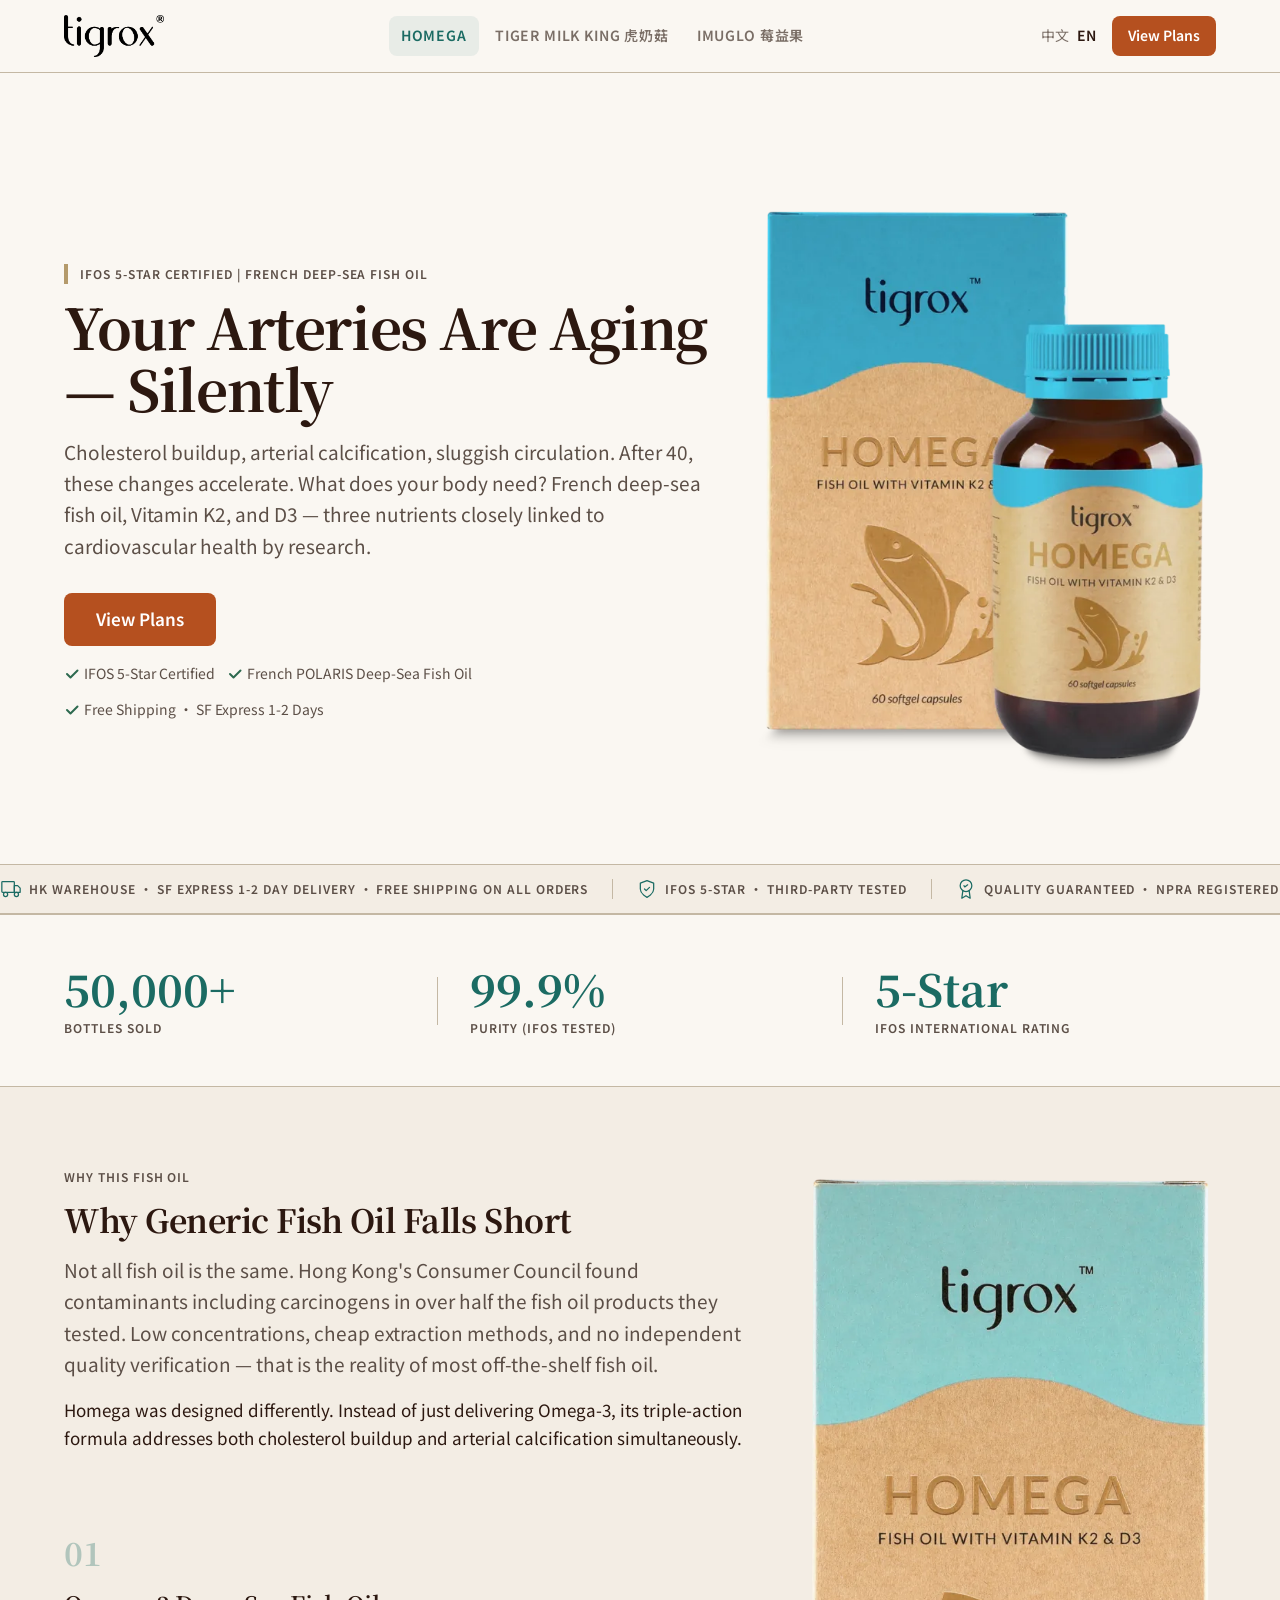
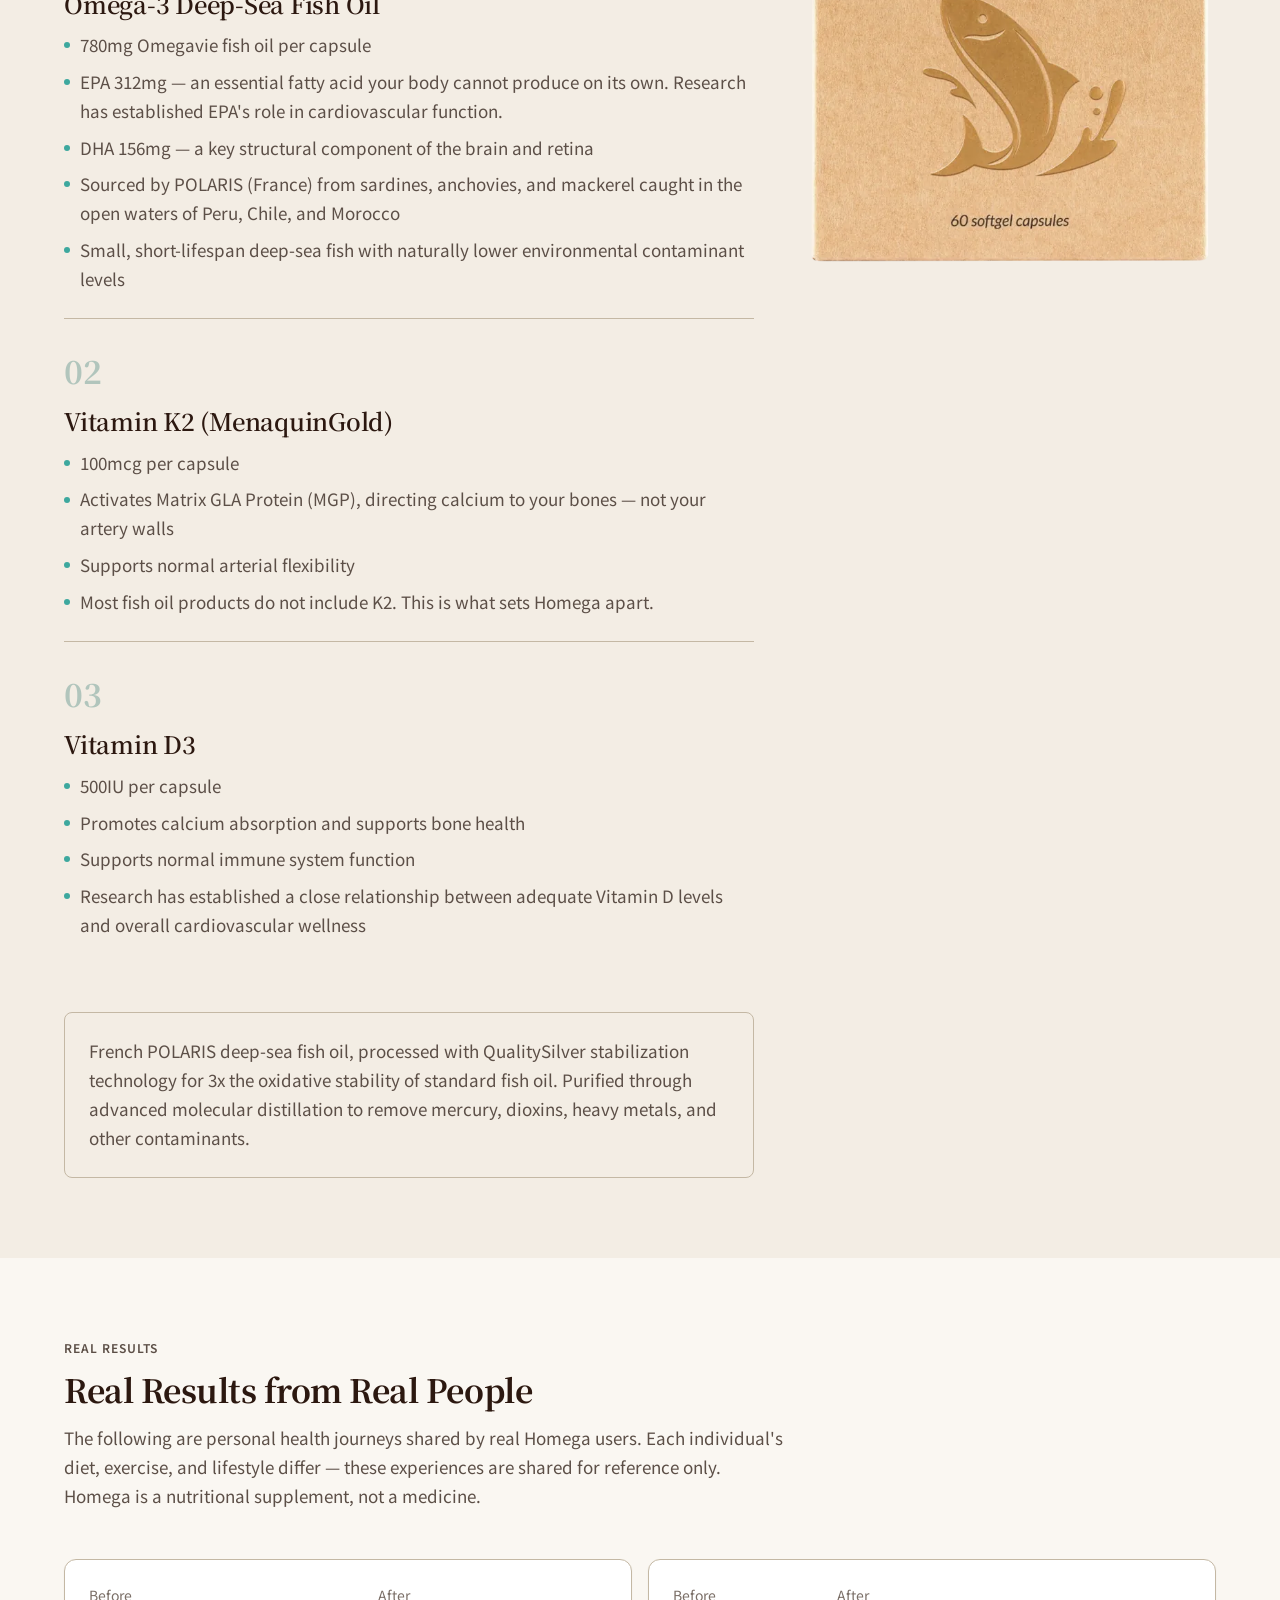
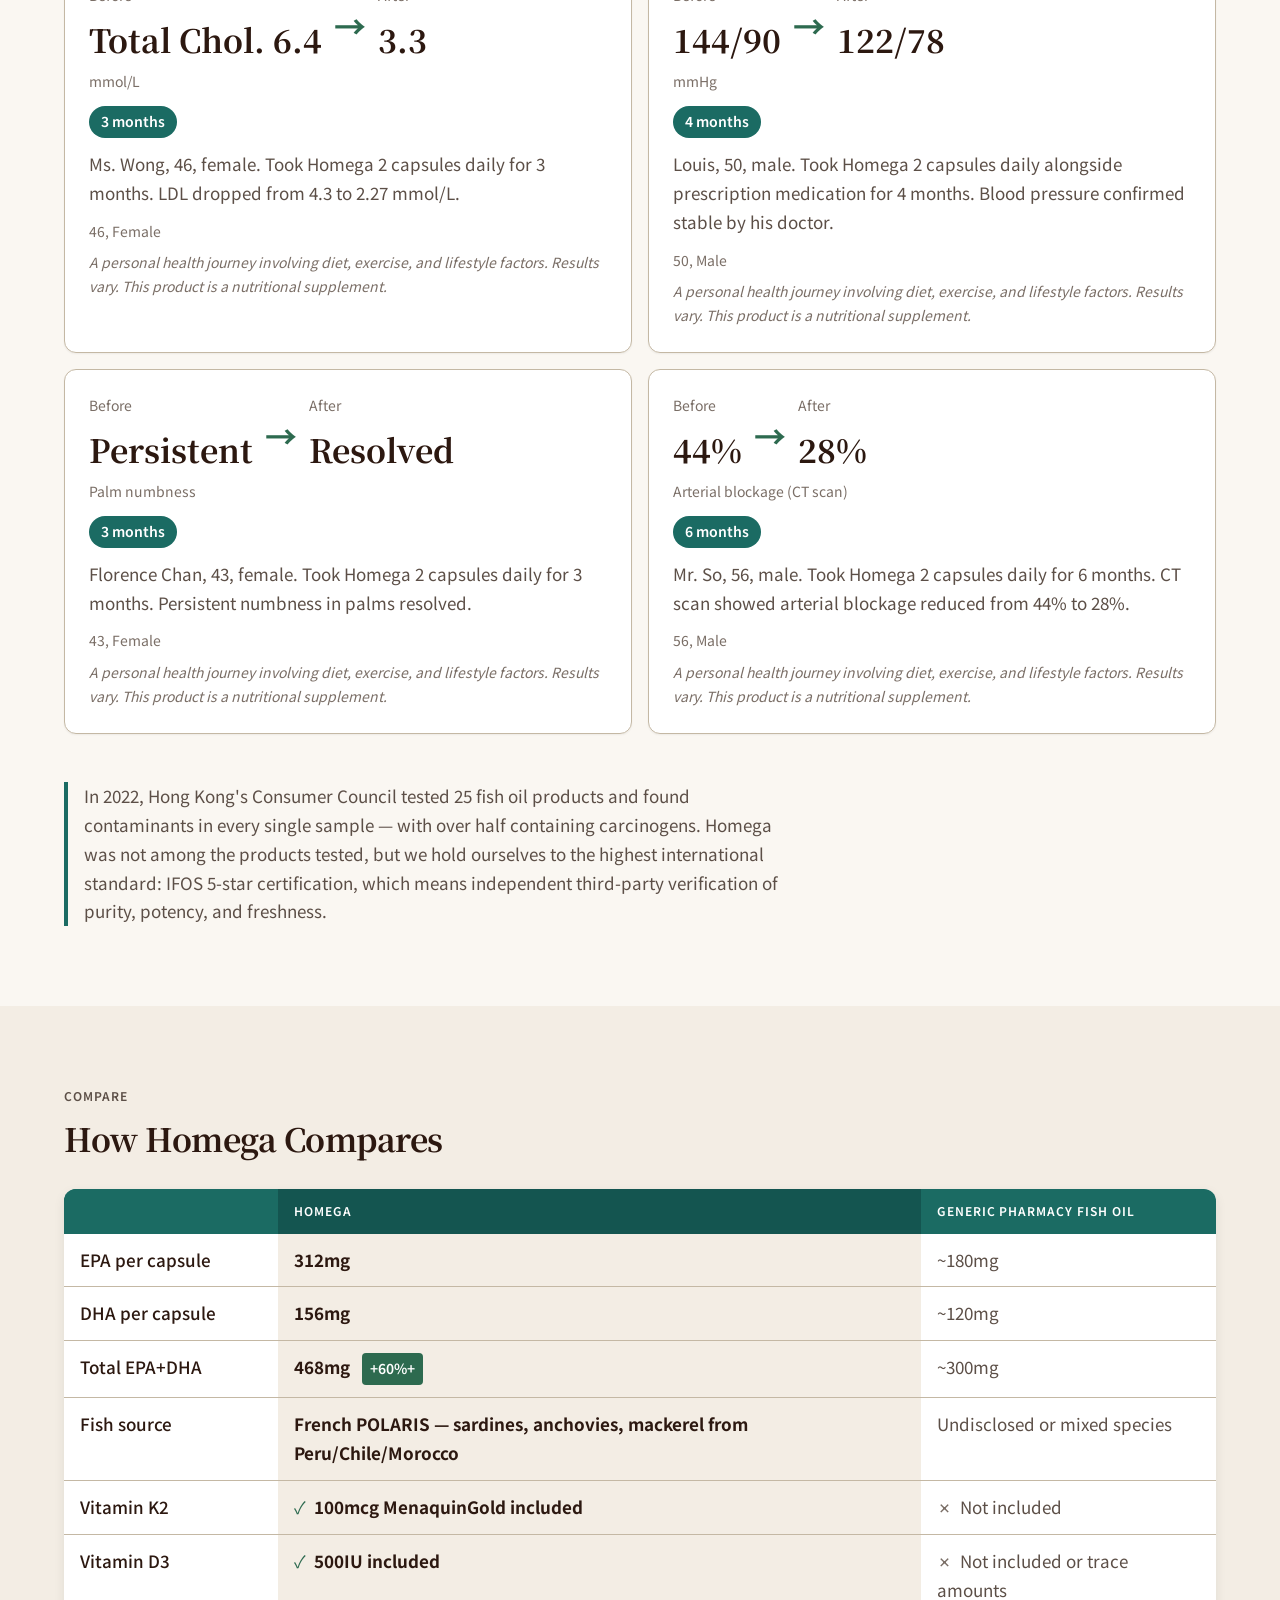
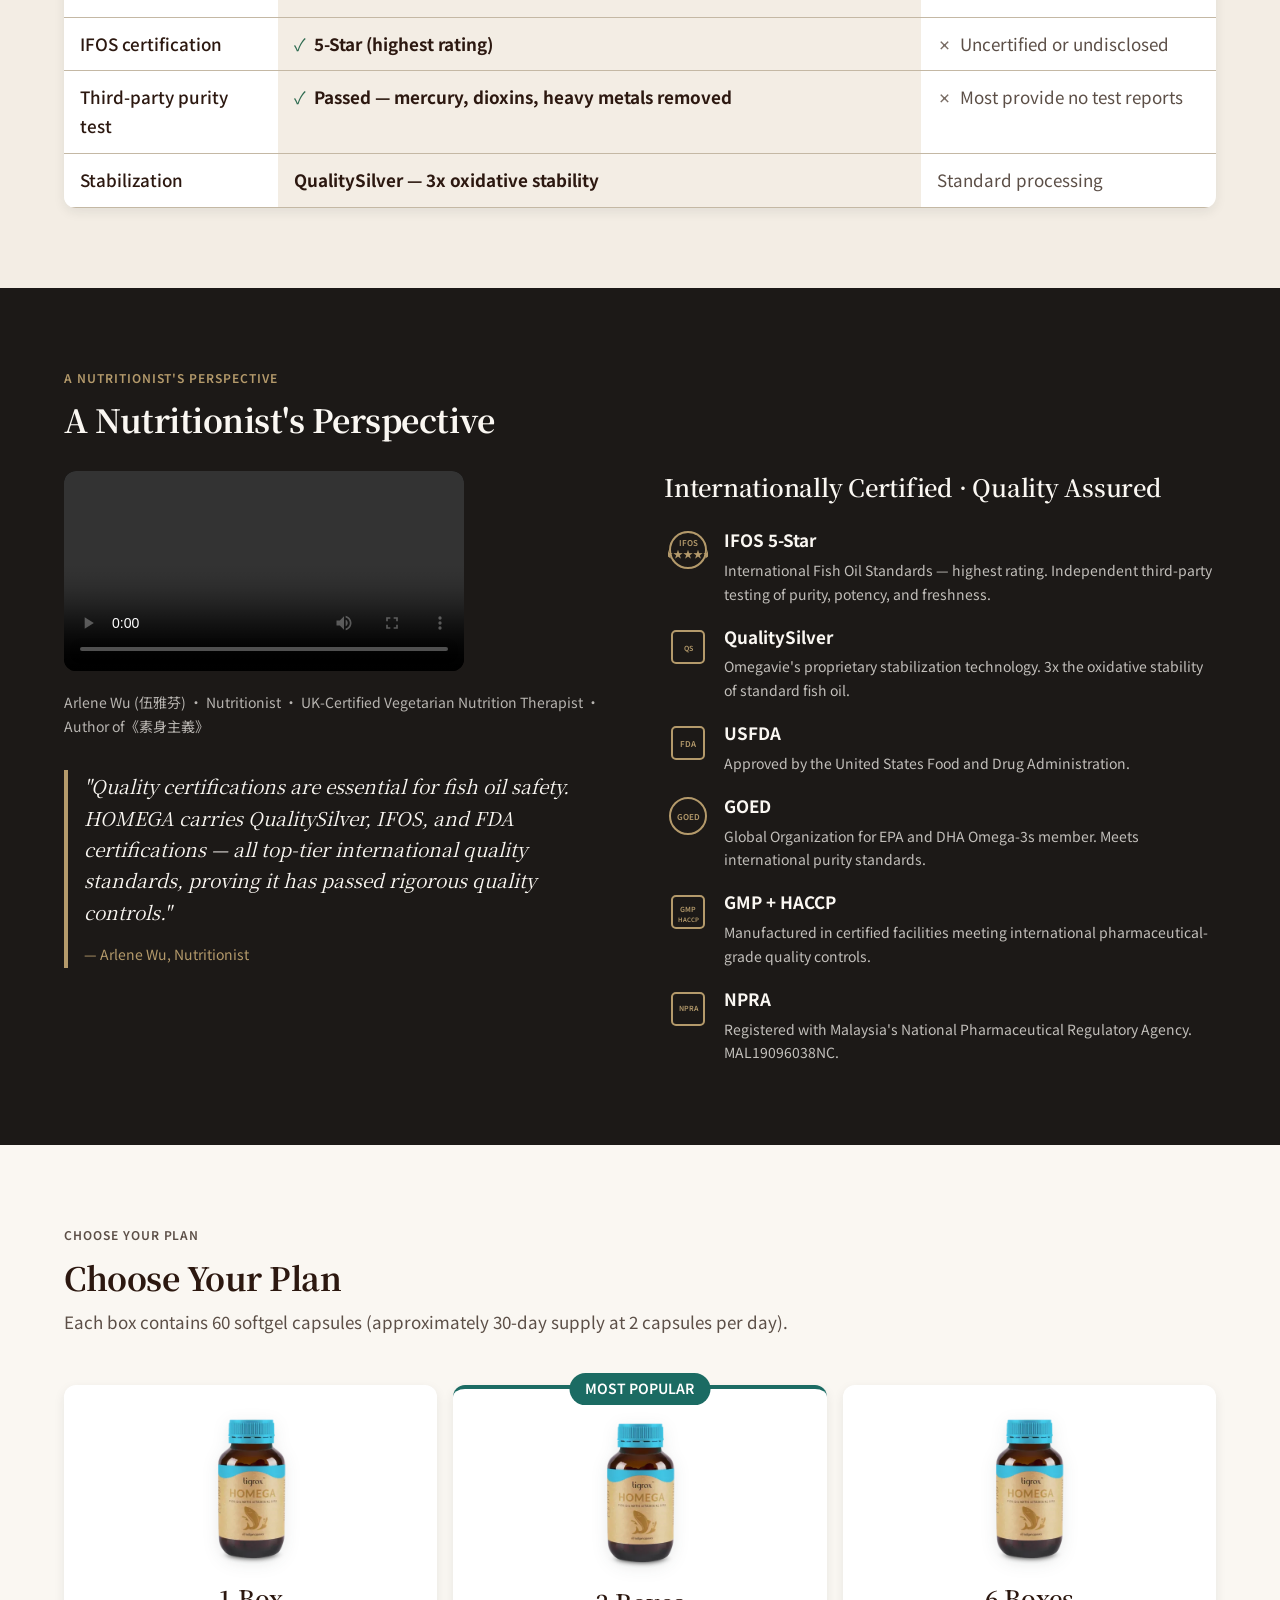
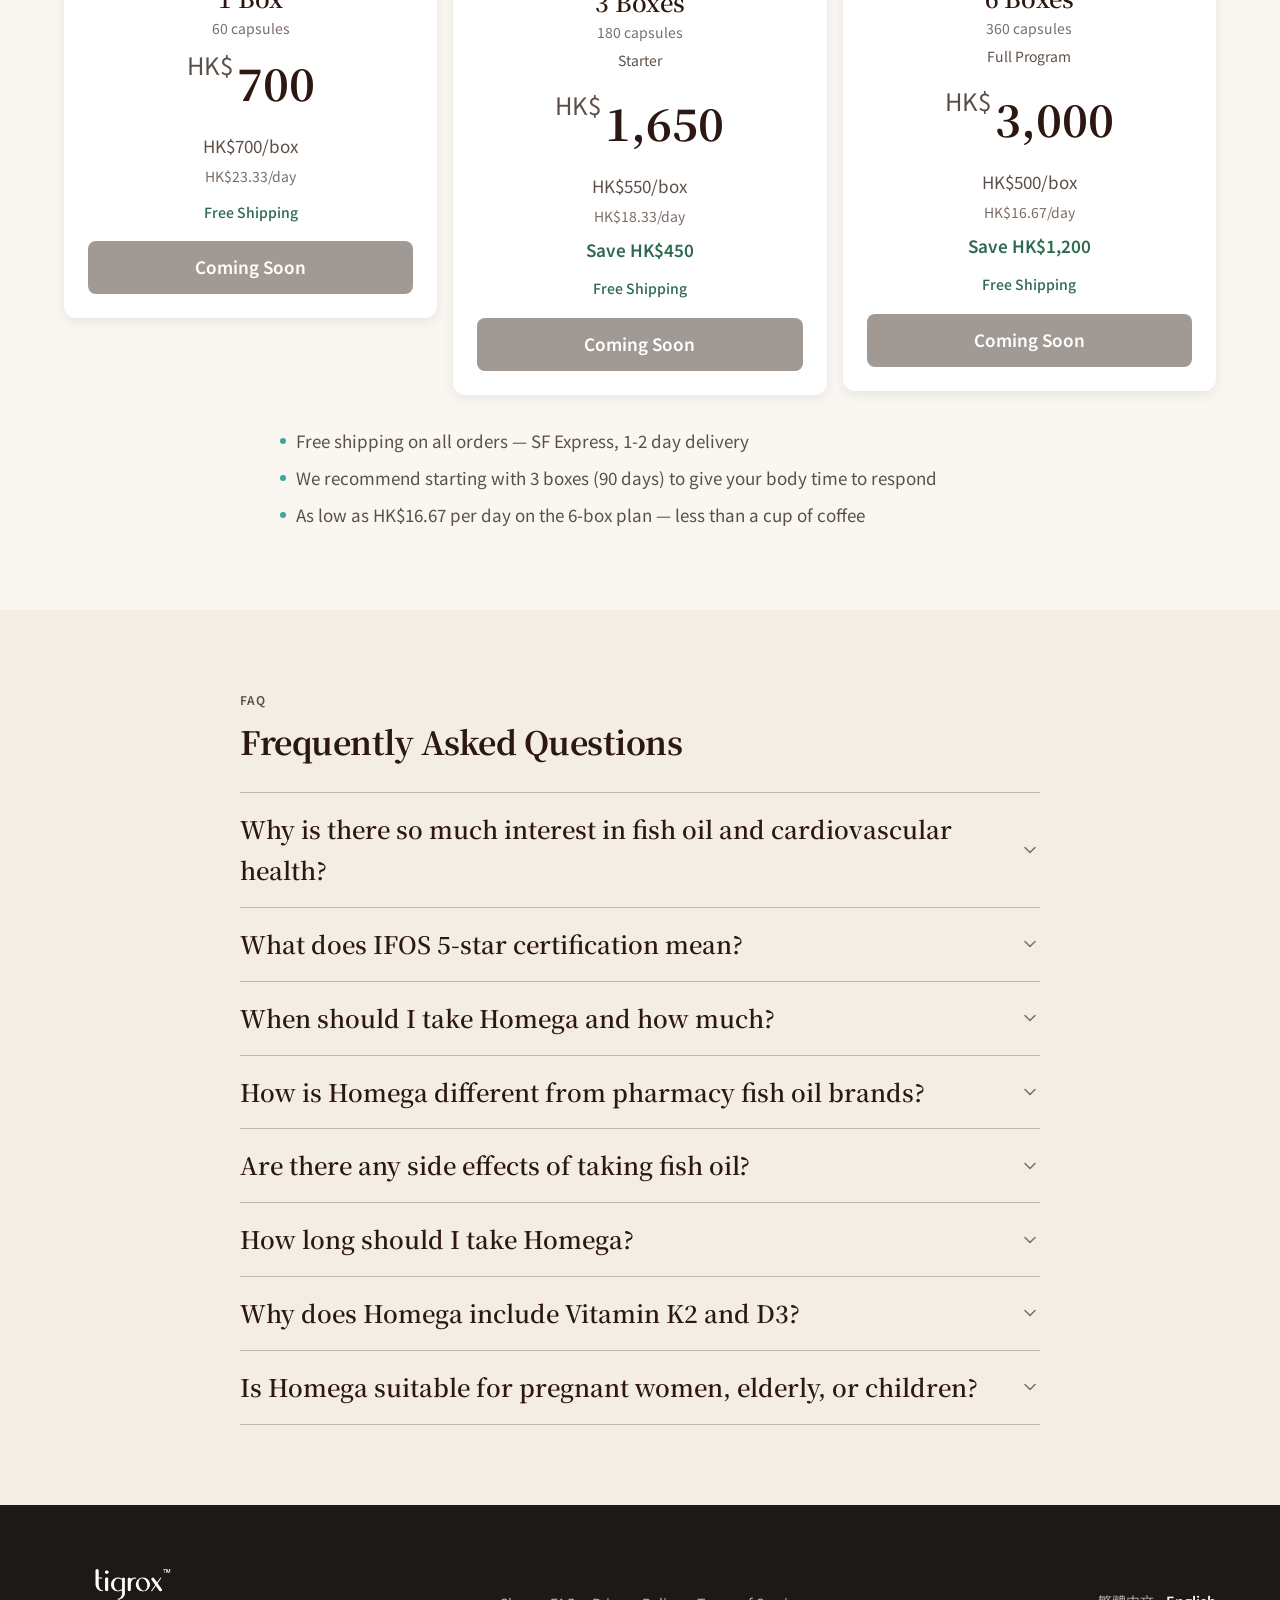
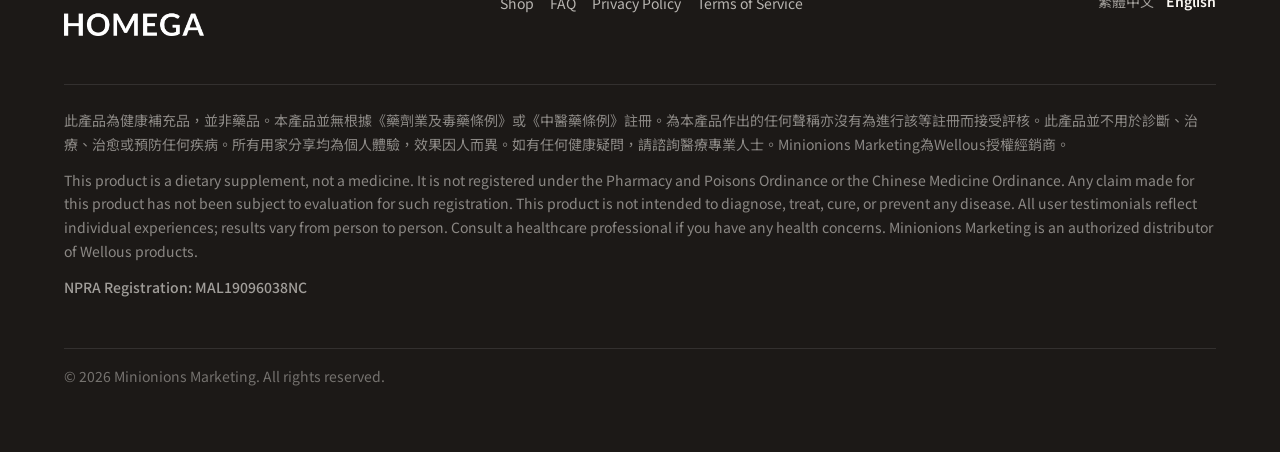
==== commit 0ee9697a: "fix: remove refund policy page and email from all policy pages - Remove refund policy page (pending " ====
--- a/en/index.html
+++ b/en/index.html
@@ -1174,7 +1174,6 @@
               <li><a href="#faq-heading">FAQ</a></li>
               <li><a href="/policies/privacy-policy">Privacy Policy</a></li>
               <li><a href="/policies/terms-of-service">Terms of Service</a></li>
-              <li><a href="/policies/refund-policy">Refund Policy</a></li>
             </ul>
           </nav>
 
--- a/css/sections.css
+++ b/css/sections.css
@@ -15,6 +15,9 @@
   background-color: var(--color-bg-primary);
   border-bottom: 1px solid var(--color-secondary-muted);
   transition: box-shadow var(--transition-base);
+  /* Force GPU compositing — fixes iOS Safari sticky header blocking touch events */
+  -webkit-transform: translateZ(0);
+  transform: translateZ(0);
 }
 
 .site-header--scrolled {
@@ -129,7 +132,10 @@
   color: var(--color-text-primary);
   cursor: pointer;
   padding: var(--space-2);
+  min-width: 44px;
+  min-height: 44px;
   -webkit-tap-highlight-color: transparent;
+  touch-action: manipulation;
 }
 
 /* Mobile menu */
@@ -849,6 +855,37 @@
 
 .cert-item__badge {
   flex-shrink: 0;
+  width: 48px;
+  height: 48px;
+  display: flex;
+  align-items: center;
+  justify-content: center;
+}
+
+.cert-item__badge img {
+  border-radius: var(--radius-sm);
+  object-fit: contain;
+  background-color: #fff;
+  padding: 4px;
+}
+
+.cert-item__badge--dual {
+  gap: 2px;
+  flex-direction: row;
+}
+
+.cert-item__badge--text {
+  background-color: #fff;
+  border-radius: var(--radius-sm);
+  padding: 4px;
+}
+
+.cert-item__badge--text span {
+  font-family: var(--font-body);
+  font-size: 11px;
+  font-weight: var(--weight-bold);
+  color: var(--color-text-primary);
+  letter-spacing: 0.04em;
 }
 
 .cert-item__text strong {
@@ -1270,6 +1307,117 @@
   color: var(--color-text-on-dark);
 }
 
+/* Footer partners (delivery + payment) */
+.site-footer__partners {
+  border-top: 1px solid rgba(255, 255, 255, 0.1);
+  padding-top: var(--space-5);
+  padding-bottom: var(--space-5);
+  display: flex;
+  flex-direction: column;
+  gap: var(--space-5);
+}
+
+.site-footer__partner-group {
+  display: flex;
+  flex-direction: column;
+  gap: var(--space-3);
+}
+
+.site-footer__partner-label {
+  font-size: var(--text-overline);
+  font-weight: var(--weight-semibold);
+  letter-spacing: var(--tracking-overline);
+  text-transform: uppercase;
+  color: var(--color-text-on-dark);
+  opacity: 0.5;
+}
+
+.site-footer__partner-logos {
+  display: flex;
+  flex-wrap: wrap;
+  align-items: center;
+  gap: var(--space-3);
+}
+
+.site-footer__partner-badge {
+  display: inline-flex;
+  align-items: center;
+  justify-content: center;
+}
+
+.site-footer__partner-badge img {
+  height: 56px;
+  max-height: 56px;
+  max-width: 160px;
+  width: auto;
+  object-fit: contain;
+}
+
+.site-footer__partner-tag {
+  display: inline-flex;
+  align-items: center;
+  gap: var(--space-1);
+  margin-left: var(--space-2);
+  padding: 2px var(--space-2);
+  border-radius: var(--radius-full);
+  background-color: var(--color-success);
+  color: #fff;
+  font-size: 10px;
+  font-weight: var(--weight-bold);
+  letter-spacing: 0.04em;
+  white-space: nowrap;
+}
+
+.site-footer__partner-tag svg {
+  flex-shrink: 0;
+}
+
+.site-footer__payment-methods {
+  display: flex;
+  flex-wrap: wrap;
+  align-items: center;
+  gap: var(--space-2);
+}
+
+.site-footer__payment-icon {
+  display: inline-flex;
+  align-items: center;
+  justify-content: center;
+  padding: var(--space-1) var(--space-2);
+  border-radius: var(--radius-sm);
+  background-color: #fff;
+  min-height: 28px;
+  min-width: 44px;
+  font-size: 10px;
+  font-weight: var(--weight-semibold);
+  color: var(--color-text-primary);
+  letter-spacing: 0.02em;
+  font-family: var(--font-body);
+  white-space: nowrap;
+}
+
+.site-footer__payment-icon img {
+  height: 16px;
+  max-height: 16px;
+  max-width: 48px;
+  width: auto;
+  object-fit: contain;
+  display: block;
+}
+
+@media (min-width: 768px) {
+  .site-footer__partners {
+    flex-direction: row;
+    flex-wrap: wrap;
+    gap: var(--space-6);
+    align-items: flex-start;
+  }
+
+  .site-footer__partner-group:last-child {
+    margin-left: auto;
+  }
+}
+
 .site-footer__disclaimer {
   border-top: 1px solid rgba(255, 255, 255, 0.1);
   padding-top: var(--space-5);
@@ -1364,6 +1512,164 @@
 }
 
 /* ---------------------------------------------------------------
+   POLICY PAGES
+   --------------------------------------------------------------- */
+.policy-page__inner {
+  max-width: 800px;
+  margin-inline: auto;
+}
+
+.policy-page__inner h1 {
+  margin-bottom: var(--space-2);
+}
+
+.policy-page__updated {
+  color: var(--color-text-muted);
+  margin-bottom: var(--space-8);
+}
+
+.policy-page__content h2 {
+  font-size: var(--text-h3);
+  margin-top: var(--space-8);
+  margin-bottom: var(--space-3);
+}
+
+.policy-page__content p {
+  color: var(--color-text-secondary);
+  line-height: var(--leading-body);
+  margin-bottom: var(--space-3);
+}
+
+.policy-page__content ul,
+.policy-page__content ol {
+  color: var(--color-text-secondary);
+  line-height: var(--leading-body);
+  margin-bottom: var(--space-4);
+  padding-left: var(--space-5);
+}
+
+.policy-page__content li {
+  margin-bottom: var(--space-2);
+}
+
+.policy-page__content a {
+  color: var(--color-primary);
+}
+
+/* ---------------------------------------------------------------
+   TESTIMONIALS CAROUSEL
+   --------------------------------------------------------------- */
+.testimonials__carousel-wrapper {
+  position: relative;
+  margin-bottom: var(--space-8);
+}
+
+.testimonials__carousel {
+  display: flex;
+  gap: var(--space-4);
+  overflow-x: auto;
+  scroll-snap-type: x mandatory;
+  scroll-behavior: smooth;
+  -webkit-overflow-scrolling: touch;
+  scrollbar-width: none;
+  padding-bottom: var(--space-2);
+}
+
+.testimonials__carousel::-webkit-scrollbar {
+  display: none;
+}
+
+.testimonials__carousel .testimonial-card {
+  flex: 0 0 85%;
+  scroll-snap-align: start;
+  min-width: 0;
+}
+
+@media (min-width: 768px) {
+  .testimonials__carousel .testimonial-card {
+    flex: 0 0 calc(50% - var(--space-2));
+  }
+}
+
+@media (min-width: 1024px) {
+  .testimonials__carousel .testimonial-card {
+    flex: 0 0 calc(50% - var(--space-2));
+  }
+}
+
+/* Navigation arrows */
+.testimonials__nav {
+  display: flex;
+  align-items: center;
+  justify-content: center;
+  gap: var(--space-4);
+  margin-top: var(--space-5);
+}
+
+.testimonials__nav-btn {
+  display: flex;
+  align-items: center;
+  justify-content: center;
+  width: 44px;
+  height: 44px;
+  border-radius: 50%;
+  border: 1px solid var(--color-secondary-muted);
+  background-color: var(--color-bg-card);
+  color: var(--color-text-primary);
+  cursor: pointer;
+  transition: background-color var(--transition-fast), border-color var(--transition-fast);
+  -webkit-tap-highlight-color: transparent;
+}
+
+.testimonials__nav-btn:hover {
+  background-color: var(--color-bg-secondary);
+  border-color: var(--color-primary);
+}
+
+.testimonials__nav-btn:disabled {
+  opacity: 0.3;
+  cursor: default;
+}
+
+.testimonials__nav-btn:disabled:hover {
+  background-color: var(--color-bg-card);
+  border-color: var(--color-secondary-muted);
+}
+
+/* Dots */
+.testimonials__dots {
+  display: flex;
+  gap: var(--space-2);
+  align-items: center;
+}
+
+.testimonials__dot {
+  width: 8px;
+  height: 8px;
+  border-radius: 50%;
+  background-color: var(--color-secondary-muted);
+  border: none;
+  padding: 0;
+  cursor: pointer;
+  transition: background-color var(--transition-fast), transform var(--transition-fast);
+}
+
+.testimonials__dot.is-active {
+  background-color: var(--color-primary);
+  transform: scale(1.3);
+}
+
+/* Vertical video (reel-format) */
+.nutritionist__video-col .nutritionist__video {
+  width: 100%;
+  max-width: 400px;
+  height: auto;
+  aspect-ratio: auto;
+  border-radius: var(--radius-lg);
+  background-color: #000;
+}
+
+/* ---------------------------------------------------------------
    SINGLE-OPEN ACCORDION JS HELPER
    The <details> elements implement single-open behavior via JS.
    This script is in the FAQ section but backed up by CSS here.
